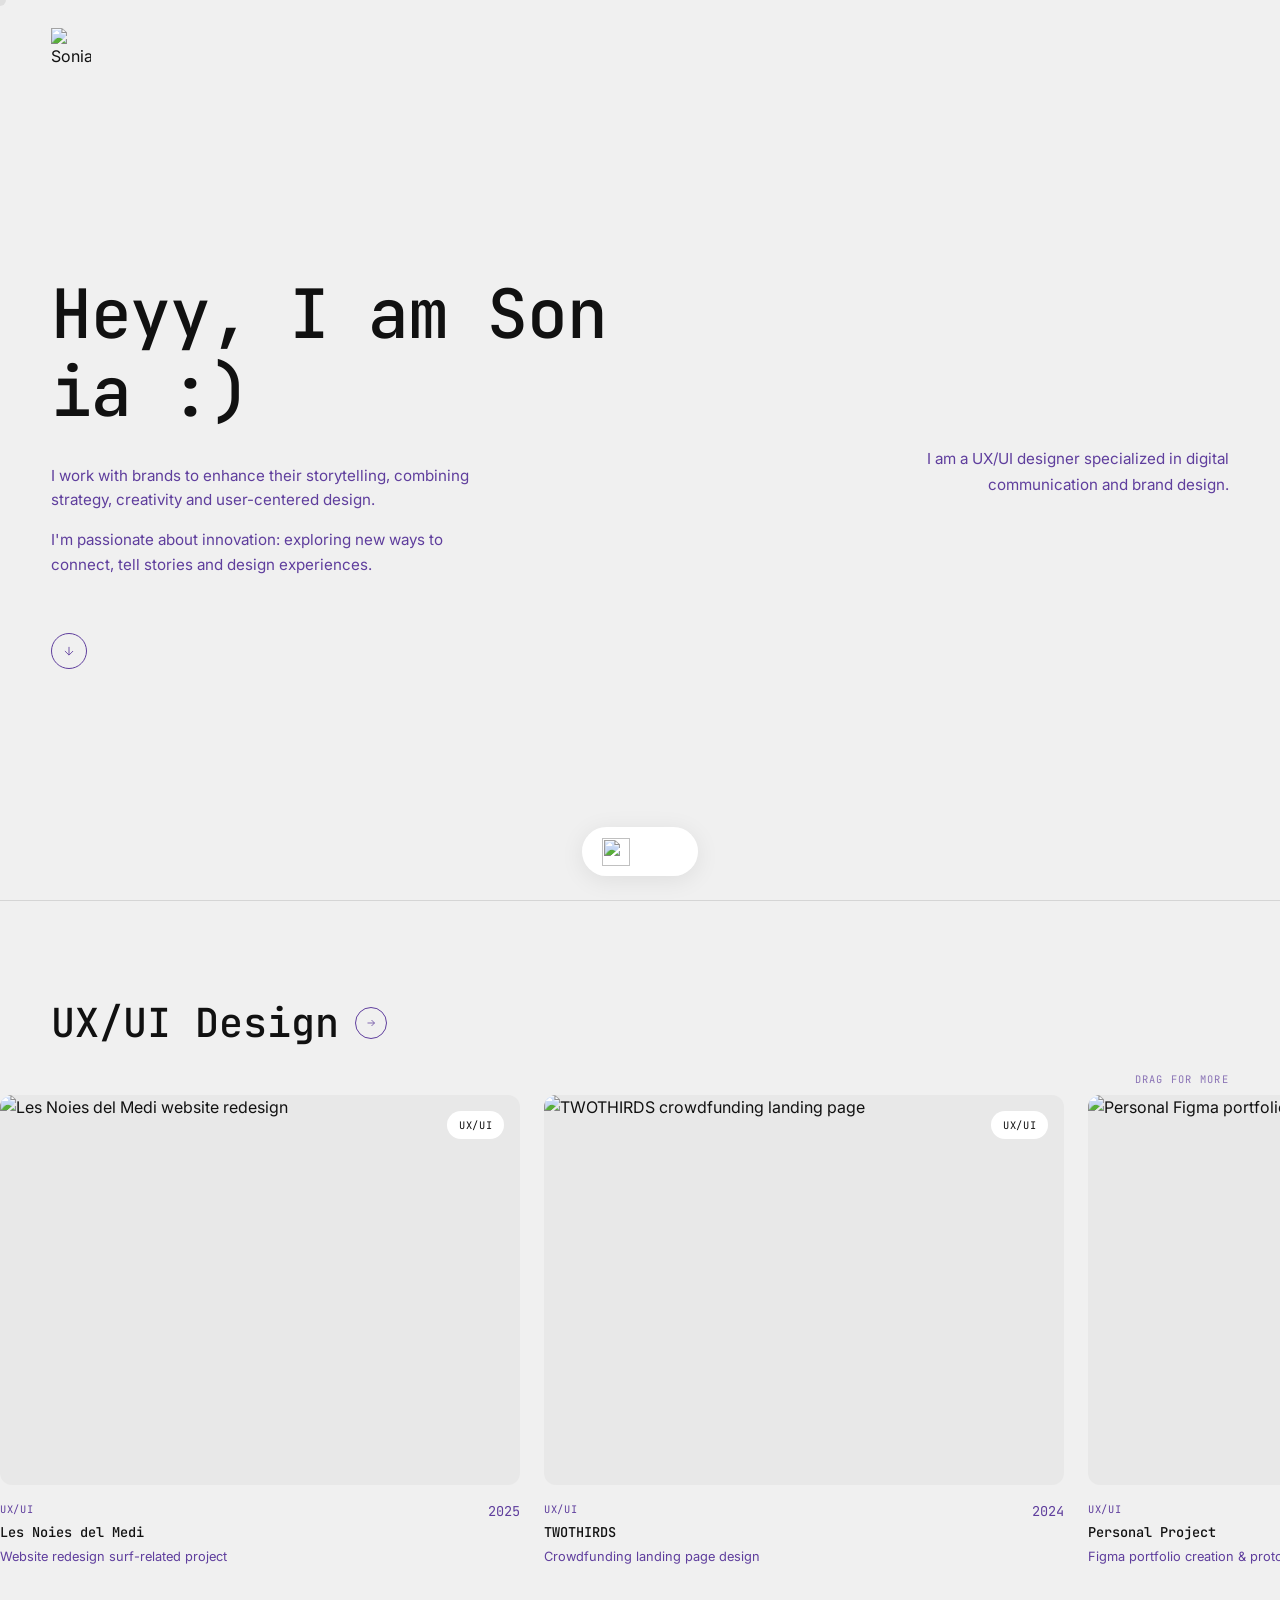
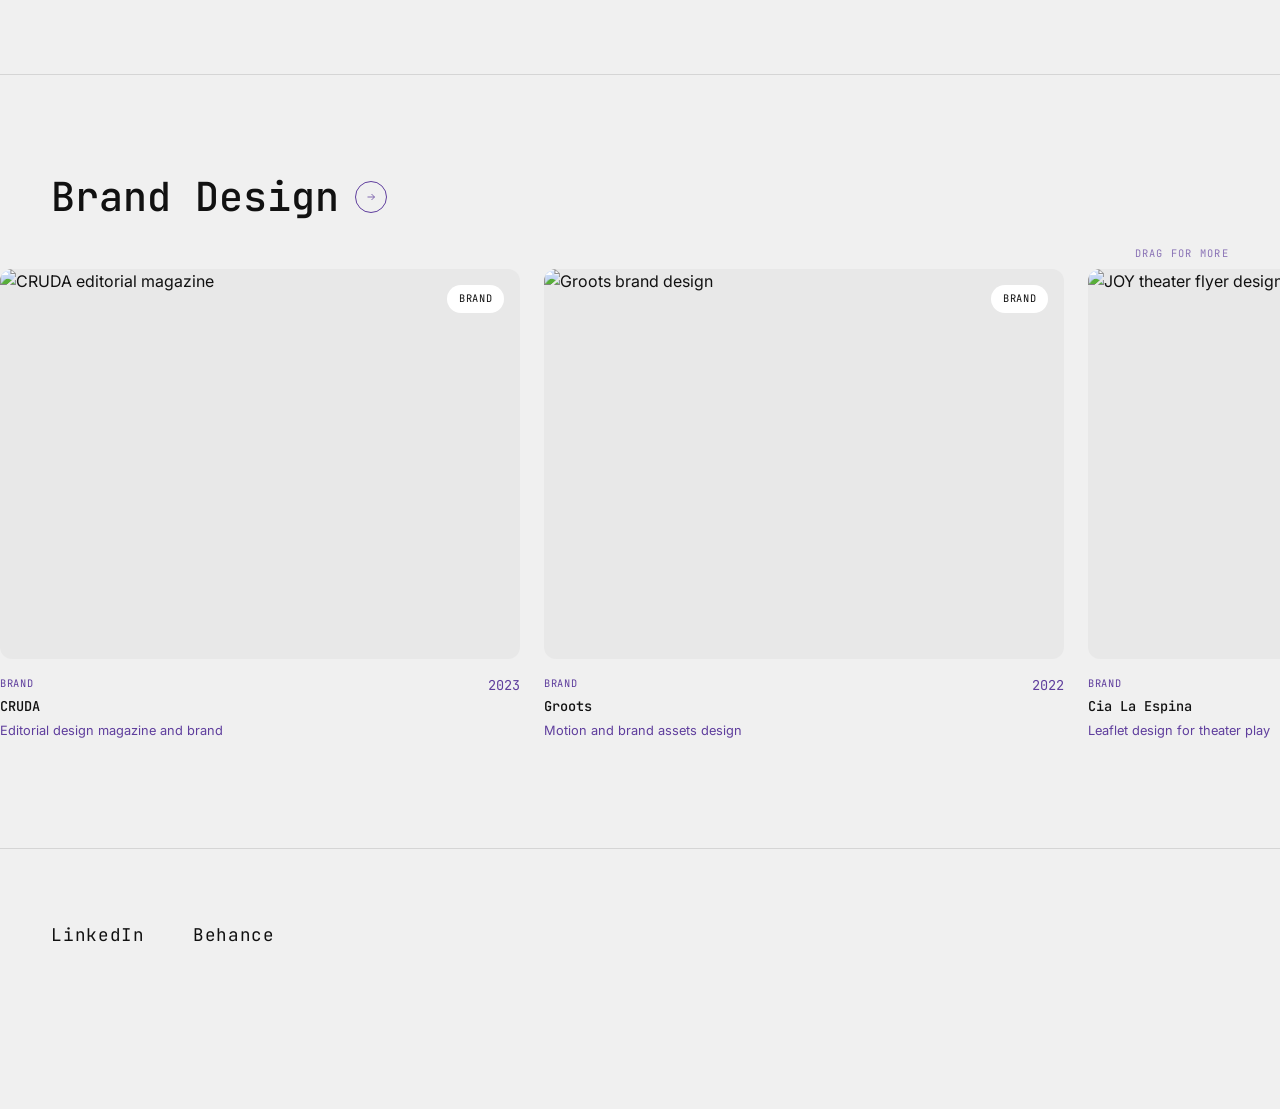
==== index.html @ 592239f0 "primer paso" ====
<!DOCTYPE html>
<html lang="en">
<head>
  <meta charset="UTF-8">
  <meta name="viewport" content="width=device-width, initial-scale=1.0">
  <title>Sonia Delso Roche — UX/UI Designer</title>
  <meta name="description" content="UX/UI designer specialized in digital communication and brand design. Portfolio of selected work.">
  <link rel="icon" href="https://framerusercontent.com/images/GscZbssLysDIiGxm8gp4KZNY.png?width=64&height=64">
  <link rel="stylesheet" href="css/styles.css">
</head>
<body>
  <div class="cursor" aria-hidden="true"><span class="cursor-label"></span></div>

  <a href="index.html" class="site-logo" aria-label="Home">
    <img src="https://framerusercontent.com/images/GscZbssLysDIiGxm8gp4KZNY.png?width=80&height=80" alt="Sonia Delso">
  </a>

  <main class="page">
    <section class="hero" id="home">
      <div class="hero__main reveal">
        <h1 class="hero__title" data-split-text>Heyy, I am Sonia :)</h1>
        <div class="hero__intro">
          <p>I work with brands to enhance their storytelling, combining strategy, creativity and user-centered design.</p>
          <p>I'm passionate about innovation: exploring new ways to connect, tell stories and design experiences.</p>
        </div>
        <a href="#ux-ui-design" class="scroll-hint" aria-label="Scroll to work">
          <svg viewBox="0 0 24 24" fill="none" stroke="currentColor" stroke-width="1.5"><path d="M12 5v14M5 12l7 7 7-7"/></svg>
        </a>
      </div>
      <div class="hero__aside reveal reveal-delay-1">
        <p>I am a UX/UI designer specialized in digital communication and brand design.</p>
      </div>
    </section>

    <!-- UX/UI Projects -->
    <section class="work-section" id="ux-ui-design">
      <div class="work-section__header reveal">
        <h2 class="work-section__title">UX/UI Design</h2>
        <span class="work-section__arrow" aria-hidden="true">
          <svg viewBox="0 0 24 24" fill="none" stroke="currentColor" stroke-width="1.5"><path d="M5 12h14M13 6l6 6-6 6"/></svg>
        </span>
      </div>

      <div class="project-track-wrap">
        <span class="drag-hint">Drag for more</span>
        <div class="project-track">
          <article class="project-card reveal">
            <a href="projects/les-noies-del-medi.html" class="project-card__link" data-cursor="view" data-cursor-label="View">
              <div class="project-card__visual">
                <img src="https://framerusercontent.com/images/usR7DPJB6VGVTaVYxAqrwU9A44w.png?width=1200&height=900" alt="Les Noies del Medi website redesign" loading="lazy">
                <span class="project-card__tag">UX/UI</span>
              </div>
              <div class="project-card__meta">
                <span class="project-card__category">UX/UI</span>
                <span class="project-card__year">2025</span>
                <span class="project-card__name">Les Noies del Medi</span>
                <span class="project-card__desc">Website redesign surf-related project</span>
              </div>
            </a>
          </article>

          <article class="project-card reveal reveal-delay-1">
            <a href="projects/twothirds-crowdfunding.html" class="project-card__link" data-cursor="view" data-cursor-label="View">
              <div class="project-card__visual">
                <img src="https://framerusercontent.com/images/WPY41D7mRV8L660sefChf29ZI04.png?width=1200&height=900" alt="TWOTHIRDS crowdfunding landing page" loading="lazy">
                <span class="project-card__tag">UX/UI</span>
              </div>
              <div class="project-card__meta">
                <span class="project-card__category">UX/UI</span>
                <span class="project-card__year">2024</span>
                <span class="project-card__name">TWOTHIRDS</span>
                <span class="project-card__desc">Crowdfunding landing page design</span>
              </div>
            </a>
          </article>

          <article class="project-card reveal reveal-delay-2">
            <a href="projects/personal-portfolio.html" class="project-card__link" data-cursor="view" data-cursor-label="View">
              <div class="project-card__visual">
                <img src="https://framerusercontent.com/images/AS3Vs0sqzF5PQI8cAkmegAA0.png?width=1200&height=900" alt="Personal Figma portfolio" loading="lazy">
                <span class="project-card__tag">UX/UI</span>
              </div>
              <div class="project-card__meta">
                <span class="project-card__category">UX/UI</span>
                <span class="project-card__year">2023</span>
                <span class="project-card__name">Personal Project</span>
                <span class="project-card__desc">Figma portfolio creation &amp; prototyping</span>
              </div>
            </a>
          </article>

          <article class="project-card reveal reveal-delay-3">
            <a href="projects/twothirds-subscription.html" class="project-card__link" data-cursor="view" data-cursor-label="View">
              <div class="project-card__visual">
                <img src="https://framerusercontent.com/images/J7QibhLuUY0ITod8dtqxiNeZI.png?width=1200&height=900" alt="TWOTHIRDS subscription pop-up redesign" loading="lazy">
                <span class="project-card__tag">UX/UI</span>
              </div>
              <div class="project-card__meta">
                <span class="project-card__category">UX/UI</span>
                <span class="project-card__year">2025</span>
                <span class="project-card__name">TWOTHIRDS</span>
                <span class="project-card__desc">Interaction redesign subscription pop-up</span>
              </div>
            </a>
          </article>
        </div>
      </div>
    </section>

    <!-- Brand Projects -->
    <section class="work-section" id="brand-design">
      <div class="work-section__header reveal">
        <h2 class="work-section__title">Brand Design</h2>
        <span class="work-section__arrow" aria-hidden="true">
          <svg viewBox="0 0 24 24" fill="none" stroke="currentColor" stroke-width="1.5"><path d="M5 12h14M13 6l6 6-6 6"/></svg>
        </span>
      </div>

      <div class="project-track-wrap">
        <span class="drag-hint">Drag for more</span>
        <div class="project-track">
          <article class="project-card reveal">
            <a href="projects/cruda.html" class="project-card__link" data-cursor="view" data-cursor-label="View">
              <div class="project-card__visual">
                <img src="https://framerusercontent.com/images/ZkepEZCgR9mgeaJWKe820BOmGc.png?width=1200&height=900" alt="CRUDA editorial magazine" loading="lazy">
                <span class="project-card__tag">Brand</span>
              </div>
              <div class="project-card__meta">
                <span class="project-card__category">Brand</span>
                <span class="project-card__year">2023</span>
                <span class="project-card__name">CRUDA</span>
                <span class="project-card__desc">Editorial design magazine and brand</span>
              </div>
            </a>
          </article>

          <article class="project-card reveal reveal-delay-1">
            <a href="projects/groots.html" class="project-card__link" data-cursor="view" data-cursor-label="View">
              <div class="project-card__visual">
                <img src="https://framerusercontent.com/images/yIsQcqFuudJh2gpJACdFlu3eAM.png?width=1200&height=900" alt="Groots brand design" loading="lazy">
                <span class="project-card__tag">Brand</span>
              </div>
              <div class="project-card__meta">
                <span class="project-card__category">Brand</span>
                <span class="project-card__year">2022</span>
                <span class="project-card__name">Groots</span>
                <span class="project-card__desc">Motion and brand assets design</span>
              </div>
            </a>
          </article>

          <article class="project-card reveal reveal-delay-2">
            <a href="projects/joy.html" class="project-card__link" data-cursor="view" data-cursor-label="View">
              <div class="project-card__visual">
                <img src="https://framerusercontent.com/images/UxlcMPebOSqus5jqOuG8VDzP6ao.png?width=1200&height=900" alt="JOY theater flyer design" loading="lazy">
                <span class="project-card__tag">Brand</span>
              </div>
              <div class="project-card__meta">
                <span class="project-card__category">Brand</span>
                <span class="project-card__year">2023</span>
                <span class="project-card__name">Cia La Espina</span>
                <span class="project-card__desc">Leaflet design for theater play</span>
              </div>
            </a>
          </article>

          <article class="project-card reveal reveal-delay-3">
            <a href="projects/museo-do-mar.html" class="project-card__link" data-cursor="view" data-cursor-label="View">
              <div class="project-card__visual">
                <img src="https://framerusercontent.com/images/De1m4rDbITHlrBkUoRb03pZWoA.png?width=1200&height=900" alt="Museo do Mar brand redesign" loading="lazy">
                <span class="project-card__tag">Brand</span>
              </div>
              <div class="project-card__meta">
                <span class="project-card__category">Brand</span>
                <span class="project-card__year">2023</span>
                <span class="project-card__name">Master's Project</span>
                <span class="project-card__desc">Brand redesign for Museo do Mar</span>
              </div>
            </a>
          </article>
        </div>
      </div>
    </section>

    <footer class="contact" id="contact">
      <div class="contact__links reveal">
        <a href="https://www.linkedin.com/in/soniadelsoroche/" class="contact__link" target="_blank" rel="noopener">LinkedIn</a>
        <a href="https://www.behance.net/soniadelso" class="contact__link" target="_blank" rel="noopener">Behance</a>
      </div>
    </footer>
  </main>

  <nav class="floating-nav" aria-label="Site navigation">
    <a href="index.html" class="floating-nav__logo">
      <img src="https://framerusercontent.com/images/GscZbssLysDIiGxm8gp4KZNY.png?width=56&height=56" alt="">
    </a>
    <button class="floating-nav__toggle" aria-label="Open menu" aria-expanded="false">
      <span></span><span></span><span></span>
    </button>
  </nav>

  <div class="menu-overlay" aria-hidden="true">
    <a href="#home" class="menu-overlay__link">Home</a>
    <a href="#ux-ui-design" class="menu-overlay__link">UX/UI Design</a>
    <a href="#brand-design" class="menu-overlay__link">Brand Design</a>
    <a href="#contact" class="menu-overlay__link">Contact</a>
  </div>

  <script src="js/main.js"></script>
</body>
</html>
---- css/styles.css ----
/* ============================================
   Sonia Delso Roche — Portfolio
   Minimal, Palmer-inspired horizontal scroll
   ============================================ */

@import url('https://fonts.googleapis.com/css2?family=Inter:wght@300;400;500&family=JetBrains+Mono:wght@400;500;700&display=swap');

:root {
  --bg: #f0f0f0;
  --bg-card: #e8e8e8;
  --text: #111111;
  --text-muted: #5f3e9d;
  --border: rgba(17, 17, 17, 0.12);
  --heading: 'JetBrains Mono', 'Courier New', monospace;
  --body: 'Inter', system-ui, sans-serif;
  --ease: cubic-bezier(0.22, 1, 0.36, 1);
  --radius: 12px;
  --nav-height: 56px;
  --page-padding: clamp(1.25rem, 4vw, 3.5rem);
}

*, *::before, *::after {
  box-sizing: border-box;
  margin: 0;
  padding: 0;
}

html {
  scroll-behavior: smooth;
}

body {
  font-family: var(--body);
  background: var(--bg);
  color: var(--text);
  line-height: 1.6;
  overflow-x: hidden;
  -webkit-font-smoothing: antialiased;
}

body.has-custom-cursor,
body.has-custom-cursor * {
  cursor: none !important;
}

a {
  color: inherit;
  text-decoration: none;
}

img {
  display: block;
  max-width: 100%;
  height: auto;
}

/* Custom cursor */
.cursor {
  position: fixed;
  top: 0;
  left: 0;
  width: 12px;
  height: 12px;
  border-radius: 50%;
  background: var(--text);
  pointer-events: none;
  z-index: 9999;
  transform: translate(-50%, -50%);
  transition: width 0.35s var(--ease), height 0.35s var(--ease), background 0.3s ease, opacity 0.3s ease;
  mix-blend-mode: difference;
}

.cursor.is-hidden {
  opacity: 0;
}

.cursor.is-hover {
  width: 80px;
  height: 80px;
  background: #fff;
}

.cursor.is-project {
  width: 110px;
  height: 110px;
  background: #fff;
}

.cursor-label {
  position: absolute;
  inset: 0;
  display: flex;
  align-items: center;
  justify-content: center;
  font-family: var(--heading);
  font-size: 0.65rem;
  letter-spacing: 0.08em;
  text-transform: uppercase;
  color: var(--text);
  opacity: 0;
  transition: opacity 0.25s ease;
}

.cursor.is-project .cursor-label,
.cursor.is-hover .cursor-label {
  opacity: 1;
}

/* Scroll reveal */
.reveal {
  opacity: 0;
  transform: translateY(32px);
  transition: opacity 0.9s var(--ease), transform 0.9s var(--ease);
}

.reveal.is-visible {
  opacity: 1;
  transform: translateY(0);
}

.reveal-delay-1 { transition-delay: 0.1s; }
.reveal-delay-2 { transition-delay: 0.2s; }
.reveal-delay-3 { transition-delay: 0.3s; }

/* Layout */
.page {
  min-height: 100vh;
  padding-bottom: calc(var(--nav-height) + 2rem);
}

.container {
  width: 100%;
  max-width: 1440px;
  margin: 0 auto;
  padding: 0 var(--page-padding);
}

/* Header logo */
.site-logo {
  position: fixed;
  top: clamp(1rem, 3vw, 1.75rem);
  left: var(--page-padding);
  z-index: 100;
  width: 40px;
  height: 40px;
  transition: transform 0.4s var(--ease);
}

.site-logo:hover {
  transform: scale(1.08) rotate(-4deg);
}

.site-logo img {
  width: 100%;
  height: 100%;
  object-fit: contain;
}

/* Hero */
.hero {
  min-height: 100vh;
  display: grid;
  grid-template-columns: 1fr 1fr;
  gap: 2rem;
  align-items: center;
  padding: clamp(6rem, 12vh, 8rem) var(--page-padding) 4rem;
}

.hero__title {
  font-family: var(--heading);
  font-size: clamp(2rem, 5.5vw, 4.25rem);
  font-weight: 500;
  line-height: 1.15;
  letter-spacing: -0.02em;
}

.hero__title .char {
  display: inline-block;
  opacity: 0;
  transform: translateY(20px);
  animation: charIn 0.6s var(--ease) forwards;
}

@keyframes charIn {
  to {
    opacity: 1;
    transform: translateY(0);
  }
}

.hero__intro {
  margin-top: 2rem;
  max-width: 28rem;
}

.hero__intro p {
  font-size: clamp(0.8rem, 1.4vw, 0.95rem);
  color: var(--text-muted);
  margin-bottom: 1rem;
  font-weight: 400;
}

.hero__aside {
  justify-self: end;
  max-width: 22rem;
  text-align: right;
}

.hero__aside p {
  font-size: clamp(0.8rem, 1.4vw, 0.95rem);
  color: var(--text-muted);
  line-height: 1.7;
}

.scroll-hint {
  display: inline-flex;
  align-items: center;
  justify-content: center;
  width: 36px;
  height: 36px;
  margin-top: 2.5rem;
  border: 1px solid var(--text-muted);
  border-radius: 50%;
  color: var(--text-muted);
  animation: bounce 2s ease infinite;
}

.scroll-hint svg {
  width: 14px;
  height: 14px;
}

@keyframes bounce {
  0%, 100% { transform: translateY(0); }
  50% { transform: translateY(6px); }
}

/* Work sections */
.work-section {
  padding: clamp(4rem, 10vh, 7rem) 0;
  border-top: 1px solid var(--border);
}

.work-section__header {
  display: flex;
  align-items: center;
  gap: 1rem;
  padding: 0 var(--page-padding);
  margin-bottom: 2.5rem;
}

.work-section__title {
  font-family: var(--heading);
  font-size: clamp(1.5rem, 3.5vw, 2.5rem);
  font-weight: 500;
}

.work-section__arrow {
  display: inline-flex;
  align-items: center;
  justify-content: center;
  width: 32px;
  height: 32px;
  border: 1px solid var(--text-muted);
  border-radius: 50%;
  color: var(--text-muted);
  flex-shrink: 0;
}

.work-section__arrow svg {
  width: 12px;
  height: 12px;
}

/* Horizontal project track (Palmer-inspired) */
.project-track-wrap {
  position: relative;
}

.drag-hint {
  position: absolute;
  top: -1.5rem;
  right: var(--page-padding);
  font-family: var(--heading);
  font-size: 0.65rem;
  letter-spacing: 0.12em;
  text-transform: uppercase;
  color: var(--text-muted);
  opacity: 0.7;
}

.project-track {
  display: flex;
  gap: clamp(1rem, 2vw, 1.5rem);
  padding: 0 var(--page-padding) 1rem;
  overflow-x: auto;
  scroll-snap-type: x mandatory;
  scroll-behavior: smooth;
  -webkit-overflow-scrolling: touch;
  scrollbar-width: none;
  cursor: grab;
}

.project-track.is-dragging {
  cursor: grabbing;
  scroll-behavior: auto;
}

.project-track::-webkit-scrollbar {
  display: none;
}

/* Project card */
.project-card {
  flex: 0 0 clamp(280px, 42vw, 520px);
  scroll-snap-align: start;
  position: relative;
}

.project-card__link {
  display: block;
}

.project-card__visual {
  position: relative;
  aspect-ratio: 4 / 3;
  background: var(--bg-card);
  border-radius: var(--radius);
  overflow: hidden;
  transition: transform 0.5s var(--ease);
}

.project-card__link:hover .project-card__visual {
  transform: scale(0.98);
}

.project-card__visual img {
  width: 100%;
  height: 100%;
  object-fit: cover;
  transition: transform 0.7s var(--ease);
}

.project-card__link:hover .project-card__visual img {
  transform: scale(1.04);
}

.project-card__tag {
  position: absolute;
  top: 1rem;
  right: 1rem;
  padding: 0.35rem 0.75rem;
  background: #fff;
  border-radius: 100px;
  font-family: var(--heading);
  font-size: 0.65rem;
  letter-spacing: 0.06em;
  text-transform: uppercase;
}

.project-card__meta {
  display: grid;
  grid-template-columns: 1fr auto;
  gap: 0.25rem 1rem;
  margin-top: 1rem;
  font-size: clamp(0.75rem, 1.2vw, 0.85rem);
}

.project-card__category {
  font-family: var(--heading);
  font-size: 0.65rem;
  letter-spacing: 0.06em;
  text-transform: uppercase;
  color: var(--text-muted);
}

.project-card__name {
  font-family: var(--heading);
  font-weight: 500;
  grid-column: 1;
}

.project-card__year {
  font-family: var(--heading);
  color: var(--text-muted);
  grid-column: 2;
  grid-row: 1 / 3;
  align-self: start;
}

.project-card__desc {
  grid-column: 1;
  color: var(--text-muted);
  font-size: 0.8rem;
}

/* Contact footer */
.contact {
  padding: clamp(4rem, 8vh, 6rem) var(--page-padding);
  border-top: 1px solid var(--border);
}

.contact__links {
  display: flex;
  flex-wrap: wrap;
  gap: 2rem 3rem;
}

.contact__link {
  font-family: var(--heading);
  font-size: clamp(0.9rem, 2vw, 1.1rem);
  letter-spacing: 0.04em;
  position: relative;
  transition: color 0.3s ease;
}

.contact__link::after {
  content: '';
  position: absolute;
  left: 0;
  bottom: -2px;
  width: 0;
  height: 1px;
  background: var(--text);
  transition: width 0.4s var(--ease);
}

.contact__link:hover {
  color: var(--text-muted);
}

.contact__link:hover::after {
  width: 100%;
}

/* Floating nav */
.floating-nav {
  position: fixed;
  bottom: 1.5rem;
  left: 50%;
  transform: translateX(-50%);
  z-index: 200;
  display: flex;
  align-items: center;
  gap: 1.25rem;
  padding: 0.65rem 1.25rem;
  background: #fff;
  border-radius: 100px;
  box-shadow: 0 4px 24px rgba(0, 0, 0, 0.08);
  transition: transform 0.4s var(--ease), opacity 0.4s ease;
}

.floating-nav.is-hidden {
  transform: translateX(-50%) translateY(120%);
  opacity: 0;
}

.floating-nav__logo {
  width: 28px;
  height: 28px;
}

.floating-nav__logo img {
  width: 100%;
  height: 100%;
  object-fit: contain;
}

.floating-nav__toggle {
  display: flex;
  flex-direction: column;
  justify-content: center;
  gap: 5px;
  width: 28px;
  height: 28px;
  background: none;
  border: none;
  padding: 4px;
}

.floating-nav__toggle span {
  display: block;
  height: 1.5px;
  background: var(--text);
  transition: transform 0.3s ease, opacity 0.3s ease;
}

.floating-nav__toggle.is-open span:nth-child(1) {
  transform: translateY(6.5px) rotate(45deg);
}

.floating-nav__toggle.is-open span:nth-child(2) {
  opacity: 0;
}

.floating-nav__toggle.is-open span:nth-child(3) {
  transform: translateY(-6.5px) rotate(-45deg);
}

/* Mobile menu overlay */
.menu-overlay {
  position: fixed;
  inset: 0;
  z-index: 150;
  background: rgba(240, 240, 240, 0.96);
  backdrop-filter: blur(12px);
  display: flex;
  flex-direction: column;
  align-items: center;
  justify-content: center;
  gap: 2rem;
  opacity: 0;
  pointer-events: none;
  transition: opacity 0.4s ease;
}

.menu-overlay.is-open {
  opacity: 1;
  pointer-events: auto;
}

.menu-overlay__link {
  font-family: var(--heading);
  font-size: clamp(1.25rem, 4vw, 2rem);
  letter-spacing: 0.04em;
  transition: color 0.3s ease, transform 0.3s var(--ease);
}

.menu-overlay__link:hover {
  color: var(--text-muted);
  transform: translateX(8px);
}

/* Responsive */
@media (max-width: 900px) {
  .hero {
    grid-template-columns: 1fr;
    min-height: auto;
    padding-top: 5.5rem;
  }

  .hero__aside {
    justify-self: start;
    text-align: left;
    max-width: 100%;
  }

  .drag-hint {
    display: none;
  }

  .project-card {
    flex: 0 0 85vw;
  }
}

@media (max-width: 600px) {
  body.has-custom-cursor,
  body.has-custom-cursor * {
    cursor: auto !important;
  }

  .cursor {
    display: none;
  }

  .floating-nav {
    bottom: 1rem;
    padding: 0.55rem 1rem;
  }
}

@media (prefers-reduced-motion: reduce) {
  *, *::before, *::after {
    animation-duration: 0.01ms !important;
    transition-duration: 0.01ms !important;
  }

  .reveal {
    opacity: 1;
    transform: none;
  }
}
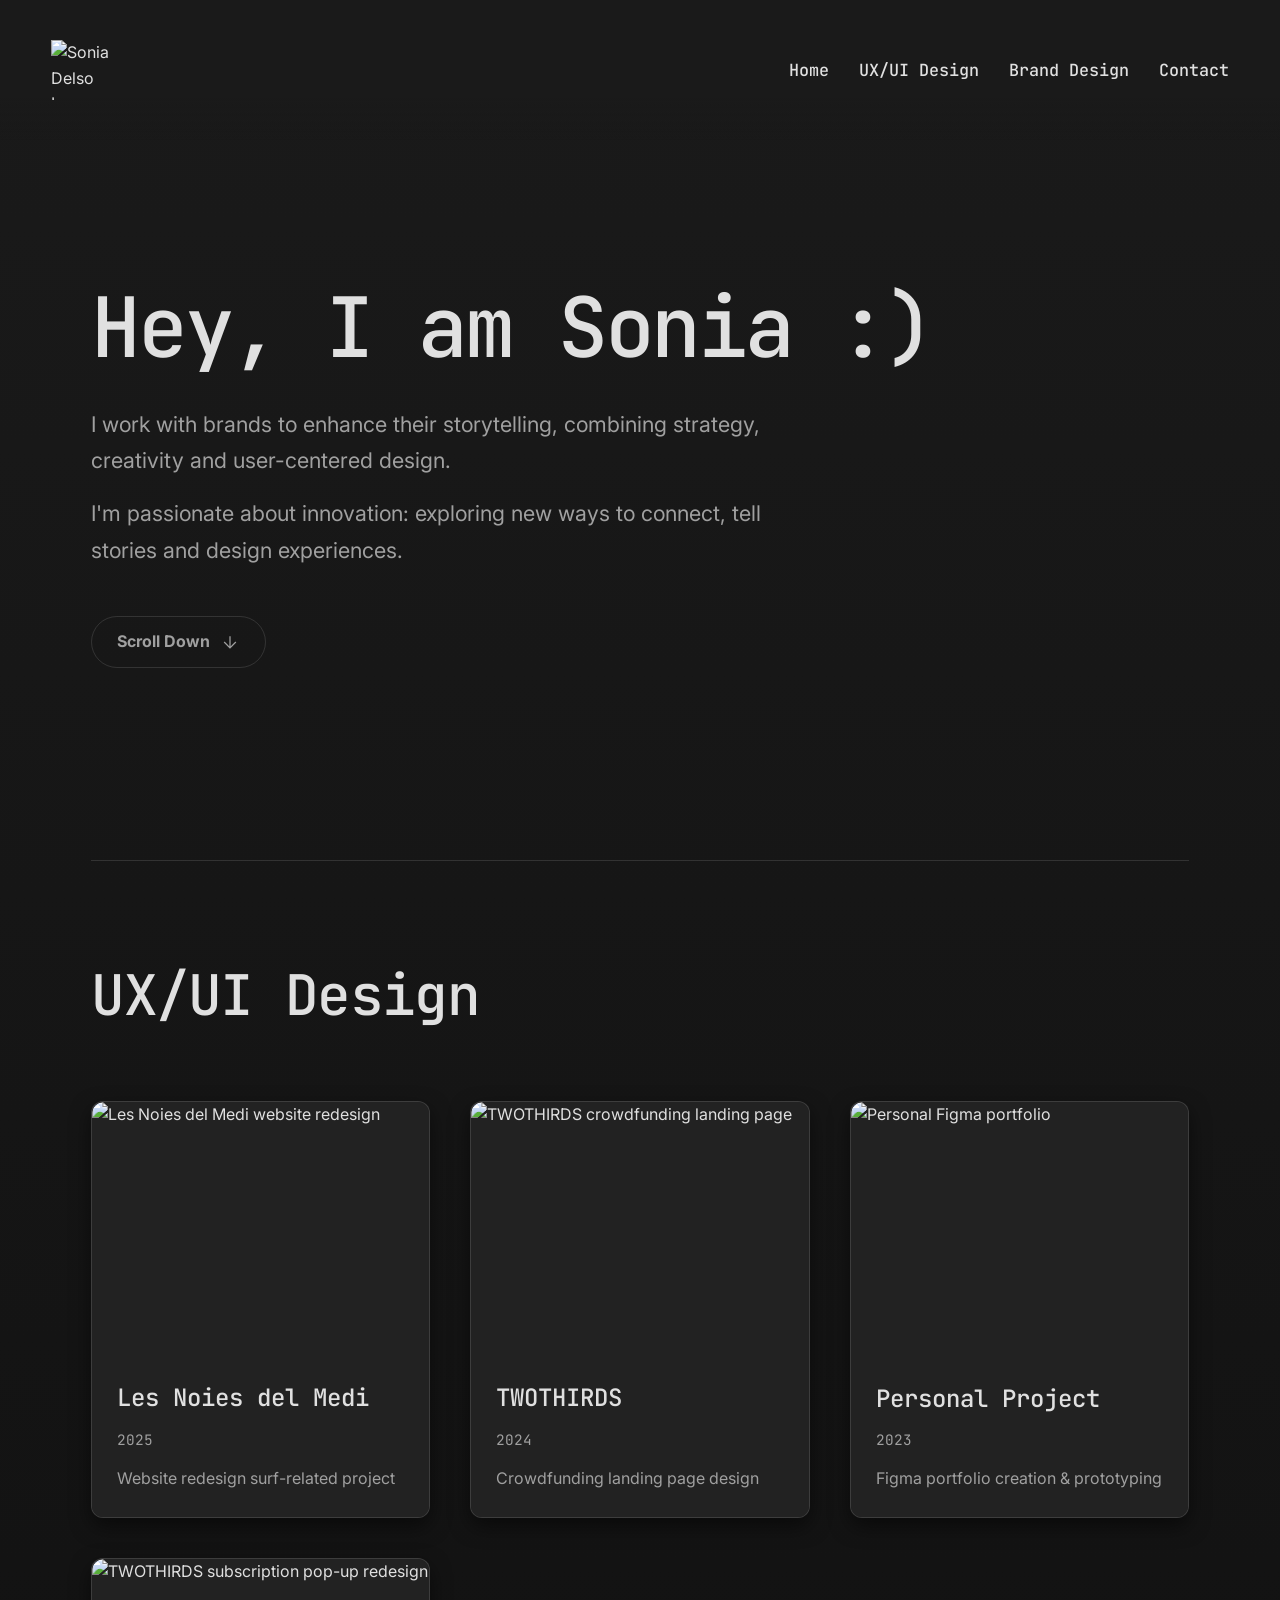
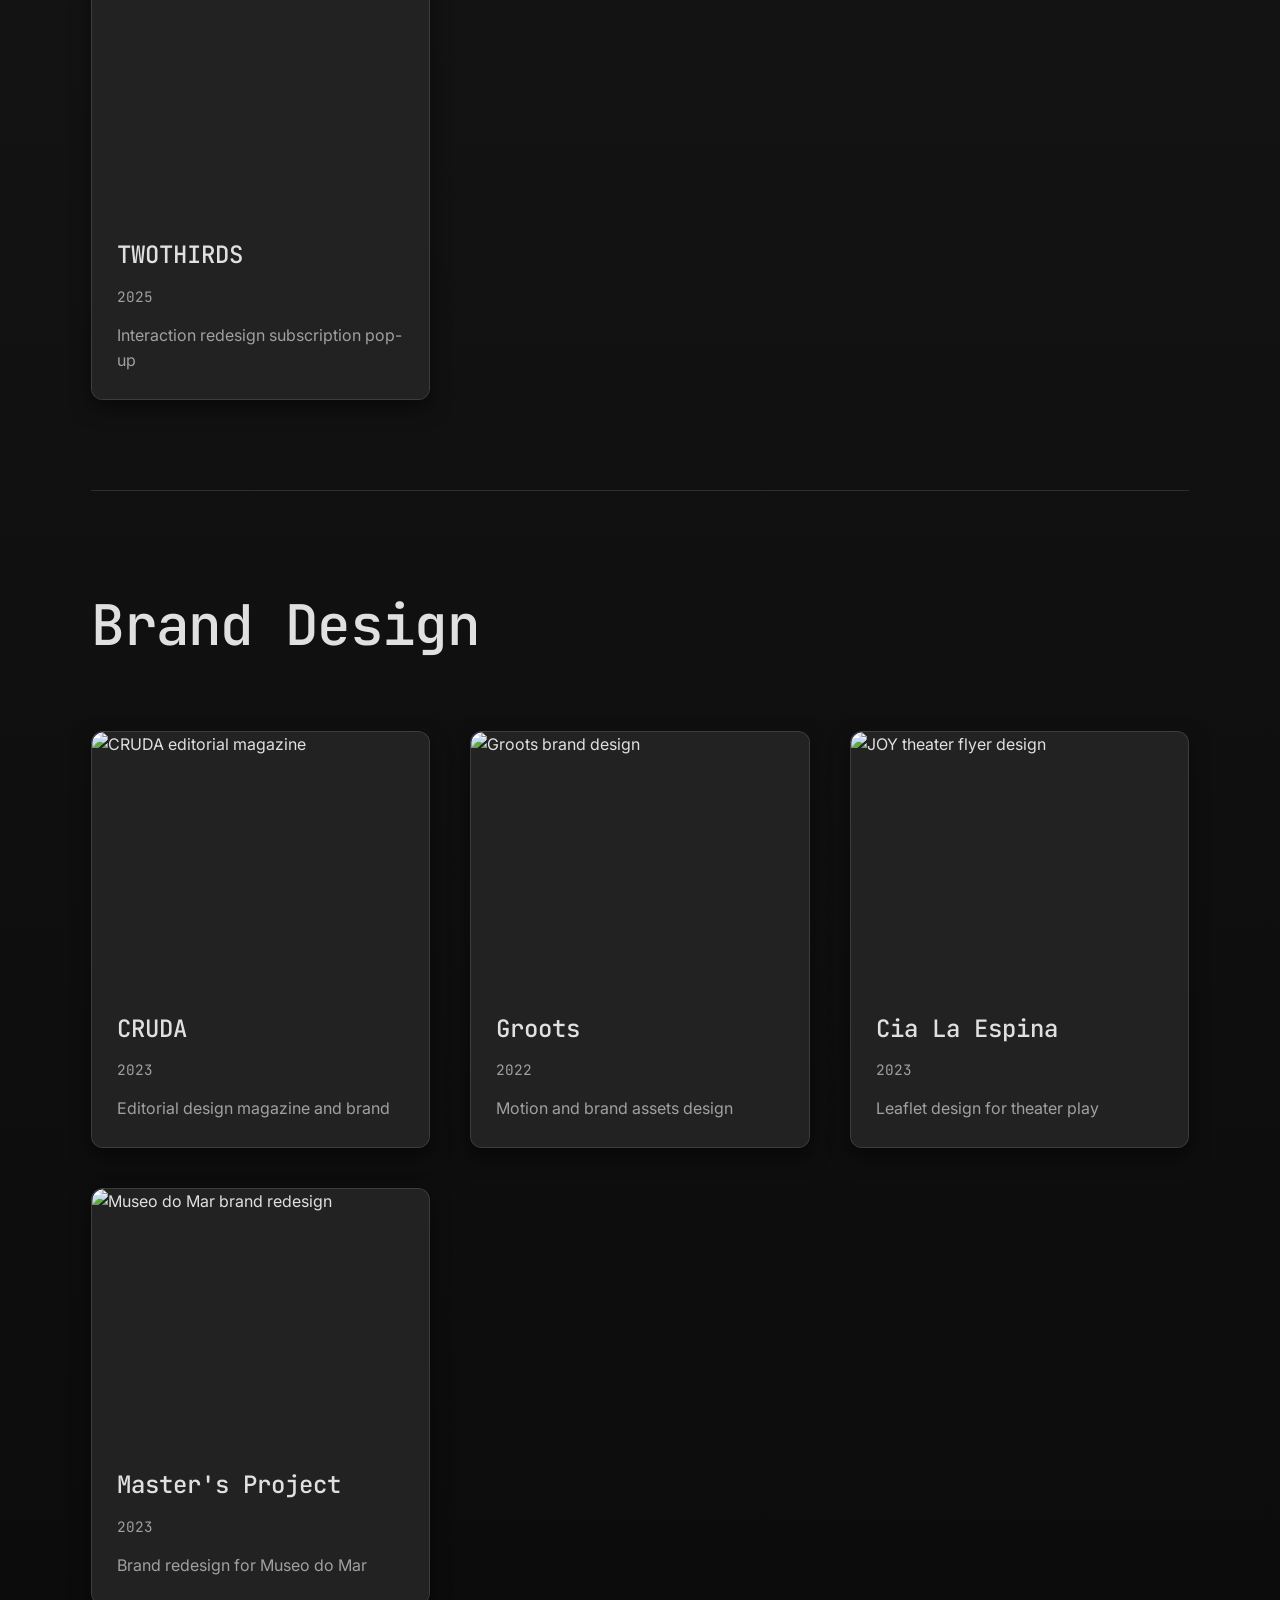
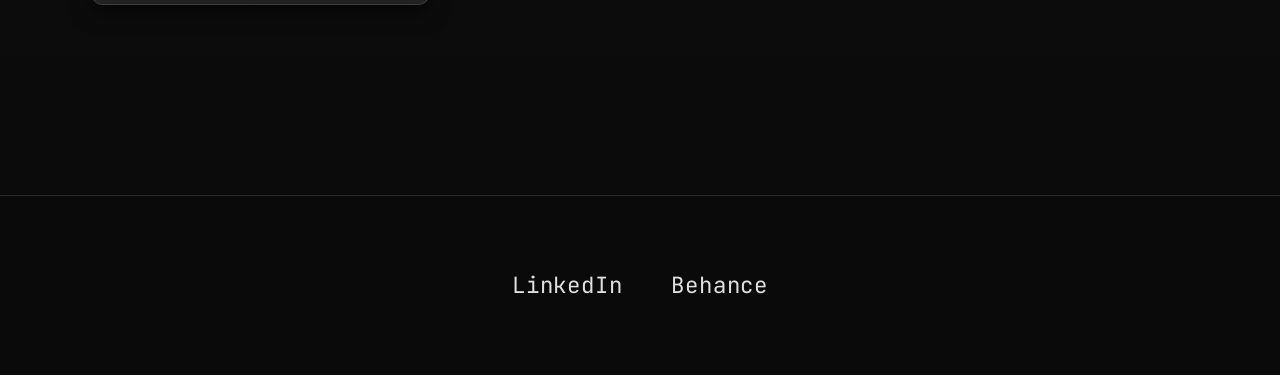
==== commit 8eac8860: "dark-mode-fixed" ====
--- a/index.html
+++ b/index.html
@@ -6,29 +6,45 @@
   <title>Sonia Delso Roche — UX/UI Designer</title>
   <meta name="description" content="UX/UI designer specialized in digital communication and brand design. Portfolio of selected work.">
   <link rel="icon" href="https://framerusercontent.com/images/GscZbssLysDIiGxm8gp4KZNY.png?width=64&height=64">
-  <link rel="stylesheet" href="css/styles.css">
+  
+  <!-- Import Google Fonts as defined in your provided CSS -->
+  <link rel="stylesheet" href="https://fonts.googleapis.com/css2?family=Inter:wght@300;400;500&family=JetBrains+Mono:wght@400;500;700&display=swap">
+  <link rel="stylesheet" href="css/styles.css"> <!-- Link to your external stylesheet -->
 </head>
 <body>
-  <div class="cursor" aria-hidden="true"><span class="cursor-label"></span></div>
-
-  <a href="index.html" class="site-logo" aria-label="Home">
-    <img src="https://framerusercontent.com/images/GscZbssLysDIiGxm8gp4KZNY.png?width=80&height=80" alt="Sonia Delso">
-  </a>
-
+
+  <!-- Header Navigation -->
+  <header class="main-header">
+    <div class="inner-header-content">
+      <a href="index.html" class="site-logo" aria-label="Home">
+        <img src="https://framerusercontent.com/images/GscZbssLysDIiGxm8gp4KZNY.png?width=80&height=80" width="60" height="60" alt="Sonia Delso Logo">
+      </a>
+      <nav class="main-nav" aria-label="Site navigation">
+        <ul>
+          <li><a href="#home">Home</a></li>
+          <li><a href="#ux-ui-design">UX/UI Design</a></li>
+          <li><a href="#brand-design">Brand Design</a></li>
+          <li><a href="#contact">Contact</a></li>
+        </ul>
+      </nav>
+    </div>
+  </header>
+
+  <!-- Main Content Area -->
   <main class="page">
     <section class="hero" id="home">
       <div class="hero__main reveal">
-        <h1 class="hero__title" data-split-text>Heyy, I am Sonia :)</h1>
+        <h1 class="hero__title">Hey, I am Sonia :)</h1>
         <div class="hero__intro">
           <p>I work with brands to enhance their storytelling, combining strategy, creativity and user-centered design.</p>
           <p>I'm passionate about innovation: exploring new ways to connect, tell stories and design experiences.</p>
         </div>
-        <a href="#ux-ui-design" class="scroll-hint" aria-label="Scroll to work">
-          <svg viewBox="0 0 24 24" fill="none" stroke="currentColor" stroke-width="1.5"><path d="M12 5v14M5 12l7 7 7-7"/></svg>
+        <a href="#ux-ui-design" class="scroll-hint" aria-label="Scroll to work section">
+          Scroll Down
+          <svg viewBox="0 0 24 24" fill="none" stroke="currentColor" stroke-width="1.5" aria-hidden="true">
+            <path d="M12 5v14M5 12l7 7 7-7"/>
+          </svg>
         </a>
-      </div>
-      <div class="hero__aside reveal reveal-delay-1">
-        <p>I am a UX/UI designer specialized in digital communication and brand design.</p>
       </div>
     </section>
 
@@ -36,74 +52,60 @@
     <section class="work-section" id="ux-ui-design">
       <div class="work-section__header reveal">
         <h2 class="work-section__title">UX/UI Design</h2>
-        <span class="work-section__arrow" aria-hidden="true">
-          <svg viewBox="0 0 24 24" fill="none" stroke="currentColor" stroke-width="1.5"><path d="M5 12h14M13 6l6 6-6 6"/></svg>
-        </span>
-      </div>
-
-      <div class="project-track-wrap">
-        <span class="drag-hint">Drag for more</span>
-        <div class="project-track">
-          <article class="project-card reveal">
-            <a href="projects/les-noies-del-medi.html" class="project-card__link" data-cursor="view" data-cursor-label="View">
-              <div class="project-card__visual">
-                <img src="https://framerusercontent.com/images/usR7DPJB6VGVTaVYxAqrwU9A44w.png?width=1200&height=900" alt="Les Noies del Medi website redesign" loading="lazy">
-                <span class="project-card__tag">UX/UI</span>
-              </div>
-              <div class="project-card__meta">
-                <span class="project-card__category">UX/UI</span>
-                <span class="project-card__year">2025</span>
-                <span class="project-card__name">Les Noies del Medi</span>
-                <span class="project-card__desc">Website redesign surf-related project</span>
-              </div>
-            </a>
-          </article>
-
-          <article class="project-card reveal reveal-delay-1">
-            <a href="projects/twothirds-crowdfunding.html" class="project-card__link" data-cursor="view" data-cursor-label="View">
-              <div class="project-card__visual">
-                <img src="https://framerusercontent.com/images/WPY41D7mRV8L660sefChf29ZI04.png?width=1200&height=900" alt="TWOTHIRDS crowdfunding landing page" loading="lazy">
-                <span class="project-card__tag">UX/UI</span>
-              </div>
-              <div class="project-card__meta">
-                <span class="project-card__category">UX/UI</span>
-                <span class="project-card__year">2024</span>
-                <span class="project-card__name">TWOTHIRDS</span>
-                <span class="project-card__desc">Crowdfunding landing page design</span>
-              </div>
-            </a>
-          </article>
-
-          <article class="project-card reveal reveal-delay-2">
-            <a href="projects/personal-portfolio.html" class="project-card__link" data-cursor="view" data-cursor-label="View">
-              <div class="project-card__visual">
-                <img src="https://framerusercontent.com/images/AS3Vs0sqzF5PQI8cAkmegAA0.png?width=1200&height=900" alt="Personal Figma portfolio" loading="lazy">
-                <span class="project-card__tag">UX/UI</span>
-              </div>
-              <div class="project-card__meta">
-                <span class="project-card__category">UX/UI</span>
-                <span class="project-card__year">2023</span>
-                <span class="project-card__name">Personal Project</span>
-                <span class="project-card__desc">Figma portfolio creation &amp; prototyping</span>
-              </div>
-            </a>
-          </article>
-
-          <article class="project-card reveal reveal-delay-3">
-            <a href="projects/twothirds-subscription.html" class="project-card__link" data-cursor="view" data-cursor-label="View">
-              <div class="project-card__visual">
-                <img src="https://framerusercontent.com/images/J7QibhLuUY0ITod8dtqxiNeZI.png?width=1200&height=900" alt="TWOTHIRDS subscription pop-up redesign" loading="lazy">
-                <span class="project-card__tag">UX/UI</span>
-              </div>
-              <div class="project-card__meta">
-                <span class="project-card__category">UX/UI</span>
-                <span class="project-card__year">2025</span>
-                <span class="project-card__name">TWOTHIRDS</span>
-                <span class="project-card__desc">Interaction redesign subscription pop-up</span>
-              </div>
-            </a>
-          </article>
-        </div>
+      </div>
+
+      <div class="project-grid">
+        <article class="project-card reveal">
+          <a href="projects/les-noies-del-medi.html" class="project-card__link">
+            <div class="project-card__visual">
+              <img src="https://framerusercontent.com/images/usR7DPJB6VGVTaVYxAqrwU9A44w.png?width=1200&height=900" width="1200" height="900" alt="Les Noies del Medi website redesign" loading="lazy">
+            </div>
+            <div class="project-card__meta">
+              <h3 class="project-card__name">Les Noies del Medi</h3>
+              <time datetime="2025" class="project-card__year">2025</time>
+              <p class="project-card__desc">Website redesign surf-related project</p>
+            </div>
+          </a>
+        </article>
+
+        <article class="project-card reveal reveal-delay-1">
+          <a href="projects/twothirds-crowdfunding.html" class="project-card__link">
+            <div class="project-card__visual">
+              <img src="https://framerusercontent.com/images/WPY41D7mRV8L660sefChf29ZI04.png?width=1200&height=900" width="1200" height="900" alt="TWOTHIRDS crowdfunding landing page" loading="lazy">
+            </div>
+            <div class="project-card__meta">
+              <h3 class="project-card__name">TWOTHIRDS</h3>
+              <time datetime="2024" class="project-card__year">2024</time>
+              <p class="project-card__desc">Crowdfunding landing page design</p>
+            </div>
+          </a>
+        </article>
+
+        <article class="project-card reveal reveal-delay-2">
+          <a href="projects/personal-portfolio.html" class="project-card__link">
+            <div class="project-card__visual">
+              <img src="https://framerusercontent.com/images/AS3Vs0sqzF5PQI8cAkmegAA0.png?width=1200&height=900" width="1200" height="900" alt="Personal Figma portfolio" loading="lazy">
+            </div>
+            <div class="project-card__meta">
+              <h3 class="project-card__name">Personal Project</h3>
+              <time datetime="2023" class="project-card__year">2023</time>
+              <p class="project-card__desc">Figma portfolio creation &amp; prototyping</p>
+            </div>
+          </a>
+        </article>
+
+        <article class="project-card reveal reveal-delay-3">
+          <a href="projects/twothirds-subscription.html" class="project-card__link">
+            <div class="project-card__visual">
+              <img src="https://framerusercontent.com/images/J7QibhLuUY0ITod8dtqxiNeZI.png?width=1200&height=900" width="1200" height="900" alt="TWOTHIRDS subscription pop-up redesign" loading="lazy">
+            </div>
+            <div class="project-card__meta">
+              <h3 class="project-card__name">TWOTHIRDS</h3>
+              <time datetime="2025" class="project-card__year">2025</time>
+              <p class="project-card__desc">Interaction redesign subscription pop-up</p>
+            </div>
+          </a>
+        </article>
       </div>
     </section>
 
@@ -111,101 +113,92 @@
     <section class="work-section" id="brand-design">
       <div class="work-section__header reveal">
         <h2 class="work-section__title">Brand Design</h2>
-        <span class="work-section__arrow" aria-hidden="true">
-          <svg viewBox="0 0 24 24" fill="none" stroke="currentColor" stroke-width="1.5"><path d="M5 12h14M13 6l6 6-6 6"/></svg>
-        </span>
-      </div>
-
-      <div class="project-track-wrap">
-        <span class="drag-hint">Drag for more</span>
-        <div class="project-track">
-          <article class="project-card reveal">
-            <a href="projects/cruda.html" class="project-card__link" data-cursor="view" data-cursor-label="View">
-              <div class="project-card__visual">
-                <img src="https://framerusercontent.com/images/ZkepEZCgR9mgeaJWKe820BOmGc.png?width=1200&height=900" alt="CRUDA editorial magazine" loading="lazy">
-                <span class="project-card__tag">Brand</span>
-              </div>
-              <div class="project-card__meta">
-                <span class="project-card__category">Brand</span>
-                <span class="project-card__year">2023</span>
-                <span class="project-card__name">CRUDA</span>
-                <span class="project-card__desc">Editorial design magazine and brand</span>
-              </div>
-            </a>
-          </article>
-
-          <article class="project-card reveal reveal-delay-1">
-            <a href="projects/groots.html" class="project-card__link" data-cursor="view" data-cursor-label="View">
-              <div class="project-card__visual">
-                <img src="https://framerusercontent.com/images/yIsQcqFuudJh2gpJACdFlu3eAM.png?width=1200&height=900" alt="Groots brand design" loading="lazy">
-                <span class="project-card__tag">Brand</span>
-              </div>
-              <div class="project-card__meta">
-                <span class="project-card__category">Brand</span>
-                <span class="project-card__year">2022</span>
-                <span class="project-card__name">Groots</span>
-                <span class="project-card__desc">Motion and brand assets design</span>
-              </div>
-            </a>
-          </article>
-
-          <article class="project-card reveal reveal-delay-2">
-            <a href="projects/joy.html" class="project-card__link" data-cursor="view" data-cursor-label="View">
-              <div class="project-card__visual">
-                <img src="https://framerusercontent.com/images/UxlcMPebOSqus5jqOuG8VDzP6ao.png?width=1200&height=900" alt="JOY theater flyer design" loading="lazy">
-                <span class="project-card__tag">Brand</span>
-              </div>
-              <div class="project-card__meta">
-                <span class="project-card__category">Brand</span>
-                <span class="project-card__year">2023</span>
-                <span class="project-card__name">Cia La Espina</span>
-                <span class="project-card__desc">Leaflet design for theater play</span>
-              </div>
-            </a>
-          </article>
-
-          <article class="project-card reveal reveal-delay-3">
-            <a href="projects/museo-do-mar.html" class="project-card__link" data-cursor="view" data-cursor-label="View">
-              <div class="project-card__visual">
-                <img src="https://framerusercontent.com/images/De1m4rDbITHlrBkUoRb03pZWoA.png?width=1200&height=900" alt="Museo do Mar brand redesign" loading="lazy">
-                <span class="project-card__tag">Brand</span>
-              </div>
-              <div class="project-card__meta">
-                <span class="project-card__category">Brand</span>
-                <span class="project-card__year">2023</span>
-                <span class="project-card__name">Master's Project</span>
-                <span class="project-card__desc">Brand redesign for Museo do Mar</span>
-              </div>
-            </a>
-          </article>
-        </div>
+      </div>
+
+      <div class="project-grid">
+        <article class="project-card reveal">
+          <a href="projects/cruda.html" class="project-card__link">
+            <div class="project-card__visual">
+              <img src="https://framerusercontent.com/images/ZkepEZCgR9mgeaJWKe820BOmGc.png?width=1200&height=900" width="1200" height="900" alt="CRUDA editorial magazine" loading="lazy">
+            </div>
+            <div class="project-card__meta">
+              <h3 class="project-card__name">CRUDA</h3>
+              <time datetime="2023" class="project-card__year">2023</time>
+              <p class="project-card__desc">Editorial design magazine and brand</p>
+            </div>
+          </a>
+        </article>
+
+        <article class="project-card reveal reveal-delay-1">
+          <a href="projects/groots.html" class="project-card__link">
+            <div class="project-card__visual">
+              <img src="https://framerusercontent.com/images/yIsQcqFuudJh2gpJACdFlu3eAM.png?width=1200&height=900" width="1200" height="900" alt="Groots brand design" loading="lazy">
+            </div>
+            <div class="project-card__meta">
+              <h3 class="project-card__name">Groots</h3>
+              <time datetime="2022" class="project-card__year">2022</time>
+              <p class="project-card__desc">Motion and brand assets design</p>
+            </div>
+          </a>
+        </article>
+
+        <article class="project-card reveal reveal-delay-2">
+          <a href="projects/joy.html" class="project-card__link">
+            <div class="project-card__visual">
+              <img src="https://framerusercontent.com/images/UxlcMPebOSqus5jqOuG8VDzP6ao.png?width=1200&height=900" width="1200" height="900" alt="JOY theater flyer design" loading="lazy">
+            </div>
+            <div class="project-card__meta">
+              <h3 class="project-card__name">Cia La Espina</h3>
+              <time datetime="2023" class="project-card__year">2023</time>
+              <p class="project-card__desc">Leaflet design for theater play</p>
+            </div>
+          </a>
+        </article>
+
+        <article class="project-card reveal reveal-delay-3">
+          <a href="projects/museo-do-mar.html" class="project-card__link">
+            <div class="project-card__visual">
+              <img src="https://framerusercontent.com/images/De1m4rDbITHlrBkUoRb03pZWoA.png?width=1200&height=900" width="1200" height="900" alt="Museo do Mar brand redesign" loading="lazy">
+            </div>
+            <div class="project-card__meta">
+              <h3 class="project-card__name">Master's Project</h3>
+              <time datetime="2023" class="project-card__year">2023</time>
+              <p class="project-card__desc">Brand redesign for Museo do Mar</p>
+            </div>
+          </a>
+        </article>
       </div>
     </section>
-
-    <footer class="contact" id="contact">
-      <div class="contact__links reveal">
-        <a href="https://www.linkedin.com/in/soniadelsoroche/" class="contact__link" target="_blank" rel="noopener">LinkedIn</a>
-        <a href="https://www.behance.net/soniadelso" class="contact__link" target="_blank" rel="noopener">Behance</a>
-      </div>
-    </footer>
   </main>
 
-  <nav class="floating-nav" aria-label="Site navigation">
-    <a href="index.html" class="floating-nav__logo">
-      <img src="https://framerusercontent.com/images/GscZbssLysDIiGxm8gp4KZNY.png?width=56&height=56" alt="">
-    </a>
-    <button class="floating-nav__toggle" aria-label="Open menu" aria-expanded="false">
-      <span></span><span></span><span></span>
-    </button>
-  </nav>
-
-  <div class="menu-overlay" aria-hidden="true">
-    <a href="#home" class="menu-overlay__link">Home</a>
-    <a href="#ux-ui-design" class="menu-overlay__link">UX/UI Design</a>
-    <a href="#brand-design" class="menu-overlay__link">Brand Design</a>
-    <a href="#contact" class="menu-overlay__link">Contact</a>
-  </div>
-
-  <script src="js/main.js"></script>
+  <!-- Contact Footer (Placed outside main so background spans 100% viewport width) -->
+  <footer class="contact" id="contact">
+    <div class="contact__links reveal">
+      <a href="https://www.linkedin.com/in/soniadelsoroche/" class="contact__link" target="_blank" rel="noopener">LinkedIn</a>
+      <a href="https://www.behance.net/soniadelso" class="contact__link" target="_blank" rel="noopener">Behance</a>
+    </div>
+  </footer>
+
+  <!-- Intersection Observer Script for Scroll Animations -->
+  <script>
+    document.addEventListener('DOMContentLoaded', () => {
+      const reveals = document.querySelectorAll('.reveal');
+      
+      const observer = new IntersectionObserver((entries) => {
+        entries.forEach(entry => {
+          if (entry.isIntersecting) {
+            entry.target.classList.add('is-visible');
+            // Element animated once, now stop tracking it
+            observer.unobserve(entry.target);
+          }
+        });
+      }, {
+        threshold: 0.1, // Trigger when 10% of the element is visible
+        rootMargin: '0px 0px -40px 0px' // Offsets trigger point slightly before viewport entry
+      });
+
+      reveals.forEach(element => observer.observe(element));
+    });
+  </script>
 </body>
-</html>
+</html>
--- a/css/styles.css
+++ b/css/styles.css
@@ -3,14 +3,15 @@
    Minimal, Palmer-inspired horizontal scroll
    ============================================ */
 
-@import url('https://fonts.googleapis.com/css2?family=Inter:wght@300;400;500&family=JetBrains+Mono:wght@400;500;700&display=swap');
-
+/* Your provided CSS variables - modified for a dark theme */
 :root {
-  --bg: #f0f0f0;
-  --bg-card: #e8e8e8;
-  --text: #111111;
-  --text-muted: #5f3e9d;
-  --border: rgba(17, 17, 17, 0.12);
+  --bg: #1a1a1a; /* Dark background */
+  --bg-gradient-start: #1a1a1a;
+  --bg-gradient-end: #0a0a0a;
+  --bg-card: #222222; /* Darker card background */
+  --text: #e0e0e0; /* Light text for contrast */
+  --text-muted: #a0a0a0; /* Muted light text */
+  --border: rgba(255, 255, 255, 0.12); /* Light border on dark */
   --heading: 'JetBrains Mono', 'Courier New', monospace;
   --body: 'Inter', system-ui, sans-serif;
   --ease: cubic-bezier(0.22, 1, 0.36, 1);
@@ -31,16 +32,19 @@
 
 body {
   font-family: var(--body);
-  background: var(--bg);
-  color: var(--text);
+  background: linear-gradient(to bottom, var(--bg-gradient-start), var(--bg-gradient-end));
+  color: var(--text); /* Ensure body's default text color is light */
   line-height: 1.6;
   overflow-x: hidden;
   -webkit-font-smoothing: antialiased;
 }
 
+/* Custom cursor (removed as requested for the dark theme) */
+.cursor,
 body.has-custom-cursor,
 body.has-custom-cursor * {
-  cursor: none !important;
+  display: none !important;
+  cursor: auto !important;
 }
 
 a {
@@ -52,58 +56,6 @@
   display: block;
   max-width: 100%;
   height: auto;
-}
-
-/* Custom cursor */
-.cursor {
-  position: fixed;
-  top: 0;
-  left: 0;
-  width: 12px;
-  height: 12px;
-  border-radius: 50%;
-  background: var(--text);
-  pointer-events: none;
-  z-index: 9999;
-  transform: translate(-50%, -50%);
-  transition: width 0.35s var(--ease), height 0.35s var(--ease), background 0.3s ease, opacity 0.3s ease;
-  mix-blend-mode: difference;
-}
-
-.cursor.is-hidden {
-  opacity: 0;
-}
-
-.cursor.is-hover {
-  width: 80px;
-  height: 80px;
-  background: #fff;
-}
-
-.cursor.is-project {
-  width: 110px;
-  height: 110px;
-  background: #fff;
-}
-
-.cursor-label {
-  position: absolute;
-  inset: 0;
-  display: flex;
-  align-items: center;
-  justify-content: center;
-  font-family: var(--heading);
-  font-size: 0.65rem;
-  letter-spacing: 0.08em;
-  text-transform: uppercase;
-  color: var(--text);
-  opacity: 0;
-  transition: opacity 0.25s ease;
-}
-
-.cursor.is-project .cursor-label,
-.cursor.is-hover .cursor-label {
-  opacity: 1;
 }
 
 /* Scroll reveal */
@@ -124,30 +76,41 @@
 
 /* Layout */
 .page {
-  min-height: 100vh;
-  padding-bottom: calc(var(--nav-height) + 2rem);
-}
-
-.container {
-  width: 100%;
-  max-width: 1440px;
+  max-width: 1200px;
   margin: 0 auto;
   padding: 0 var(--page-padding);
-}
-
-/* Header logo */
+  min-height: 100vh;
+}
+
+/* Header/Navigation */
+.main-header {
+  display: flex;
+  justify-content: space-between;
+  align-items: center;
+  padding: clamp(1.75rem, 5vw, 2.5rem) var(--page-padding);
+  position: sticky;
+  top: 0;
+  z-index: 1000;
+  background: linear-gradient(to bottom, var(--bg-gradient-start) 70%, transparent);
+  width: 100%;
+  max-width: 100%;
+  left: 0;
+}
+
+.main-header .inner-header-content {
+    display: flex;
+    justify-content: space-between;
+    align-items: center;
+    width: 100%;
+    max-width: 1200px;
+    margin: 0 auto;
+}
+
 .site-logo {
-  position: fixed;
-  top: clamp(1rem, 3vw, 1.75rem);
-  left: var(--page-padding);
-  z-index: 100;
-  width: 40px;
-  height: 40px;
-  transition: transform 0.4s var(--ease);
-}
-
-.site-logo:hover {
-  transform: scale(1.08) rotate(-4deg);
+  position: static;
+  width: 60px;
+  height: 60px;
+  transition: none;
 }
 
 .site-logo img {
@@ -156,84 +119,124 @@
   object-fit: contain;
 }
 
+.main-nav ul {
+  list-style: none;
+  margin: 0;
+  padding: 0;
+  display: flex;
+  gap: 30px;
+}
+
+.main-nav a {
+  text-decoration: none;
+  color: var(--text);
+  font-family: var(--heading);
+  font-size: 1.05em;
+  font-weight: 500;
+  position: relative;
+  transition: color 0.3s ease;
+}
+
+.main-nav a::after {
+  content: '';
+  position: absolute;
+  left: 0;
+  bottom: -5px;
+  width: 0;
+  height: 2px;
+  background-color: var(--text);
+  transition: width 0.3s var(--ease);
+}
+
+.main-nav a:hover {
+  color: var(--text-muted);
+}
+.main-nav a:hover::after {
+  width: 100%;
+  background-color: var(--text-muted);
+}
+
 /* Hero */
 .hero {
-  min-height: 100vh;
-  display: grid;
-  grid-template-columns: 1fr 1fr;
-  gap: 2rem;
-  align-items: center;
-  padding: clamp(6rem, 12vh, 8rem) var(--page-padding) 4rem;
+  min-height: 80vh;
+  display: flex;
+  flex-direction: column;
+  align-items: flex-start;
+  text-align: left;
+  padding: 100px 0 150px 0;
+  justify-content: center;
+}
+
+.hero__main {
+  max-width: 900px;
 }
 
 .hero__title {
   font-family: var(--heading);
-  font-size: clamp(2rem, 5.5vw, 4.25rem);
+  font-size: clamp(3.5rem, 6.5vw, 5.5rem);
   font-weight: 500;
-  line-height: 1.15;
-  letter-spacing: -0.02em;
-}
-
-.hero__title .char {
-  display: inline-block;
-  opacity: 0;
-  transform: translateY(20px);
-  animation: charIn 0.6s var(--ease) forwards;
-}
-
-@keyframes charIn {
-  to {
-    opacity: 1;
-    transform: translateY(0);
-  }
+  line-height: 1.1;
+  letter-spacing: -0.04em;
+  color: var(--text) !important; /* Added !important for force visibility */
+  z-index: 1; /* Ensure it's above other elements if positioned */
+  position: relative; /* Needed for z-index to work */
 }
 
 .hero__intro {
+  max-width: 700px;
+  margin: 0;
   margin-top: 2rem;
-  max-width: 28rem;
+  margin-bottom: 3rem;
 }
 
 .hero__intro p {
-  font-size: clamp(0.8rem, 1.4vw, 0.95rem);
-  color: var(--text-muted);
+  font-size: clamp(1rem, 1.8vw, 1.35rem);
+  line-height: 1.7;
   margin-bottom: 1rem;
-  font-weight: 400;
+  color: var(--text-muted) !important; /* Added !important for force visibility */
+  z-index: 1; /* Ensure it's above other elements if positioned */
+  position: relative; /* Needed for z-index to work */
 }
 
 .hero__aside {
-  justify-self: end;
-  max-width: 22rem;
-  text-align: right;
-}
-
-.hero__aside p {
-  font-size: clamp(0.8rem, 1.4vw, 0.95rem);
-  color: var(--text-muted);
-  line-height: 1.7;
+  display: none;
 }
 
 .scroll-hint {
   display: inline-flex;
   align-items: center;
-  justify-content: center;
-  width: 36px;
-  height: 36px;
-  margin-top: 2.5rem;
-  border: 1px solid var(--text-muted);
-  border-radius: 50%;
+  padding: 12px 25px;
+  border: 1px solid var(--border);
+  border-radius: 50px;
   color: var(--text-muted);
-  animation: bounce 2s ease infinite;
+  text-decoration: none;
+  font-size: 1em;
+  font-weight: bold;
+  transition: background-color 0.3s ease, border-color 0.3s ease, color 0.3s ease;
+  animation: none;
+  z-index: 1; /* Ensure it's above other elements if positioned */
+  position: relative; /* Needed for z-index to work */
+}
+
+.scroll-hint:hover {
+  background-color: rgba(255,255,255,0.05);
+  border-color: var(--text);
+  color: var(--text);
 }
 
 .scroll-hint svg {
-  width: 14px;
-  height: 14px;
-}
-
-@keyframes bounce {
-  0%, 100% { transform: translateY(0); }
-  50% { transform: translateY(6px); }
-}
+  width: 20px;
+  height: 20px;
+  margin-left: 10px;
+  display: block;
+  stroke: var(--text-muted);
+  transition: stroke 0.3s ease;
+}
+
+.scroll-hint:hover svg {
+  stroke: var(--text);
+}
+
 
 /* Work sections */
 .work-section {
@@ -242,92 +245,51 @@
 }
 
 .work-section__header {
-  display: flex;
-  align-items: center;
-  gap: 1rem;
-  padding: 0 var(--page-padding);
-  margin-bottom: 2.5rem;
+  text-align: left;
+  margin-bottom: 60px;
+  padding: 0;
 }
 
 .work-section__title {
   font-family: var(--heading);
-  font-size: clamp(1.5rem, 3.5vw, 2.5rem);
+  font-size: clamp(2.5rem, 4.5vw, 3.5rem);
   font-weight: 500;
-}
-
-.work-section__arrow {
-  display: inline-flex;
-  align-items: center;
-  justify-content: center;
-  width: 32px;
-  height: 32px;
-  border: 1px solid var(--text-muted);
-  border-radius: 50%;
-  color: var(--text-muted);
-  flex-shrink: 0;
-}
-
-.work-section__arrow svg {
-  width: 12px;
-  height: 12px;
-}
-
-/* Horizontal project track (Palmer-inspired) */
-.project-track-wrap {
-  position: relative;
-}
-
-.drag-hint {
-  position: absolute;
-  top: -1.5rem;
-  right: var(--page-padding);
-  font-family: var(--heading);
-  font-size: 0.65rem;
-  letter-spacing: 0.12em;
-  text-transform: uppercase;
-  color: var(--text-muted);
-  opacity: 0.7;
-}
-
-.project-track {
-  display: flex;
-  gap: clamp(1rem, 2vw, 1.5rem);
-  padding: 0 var(--page-padding) 1rem;
-  overflow-x: auto;
-  scroll-snap-type: x mandatory;
-  scroll-behavior: smooth;
-  -webkit-overflow-scrolling: touch;
-  scrollbar-width: none;
-  cursor: grab;
-}
-
-.project-track.is-dragging {
-  cursor: grabbing;
-  scroll-behavior: auto;
-}
-
-.project-track::-webkit-scrollbar {
-  display: none;
-}
-
-/* Project card */
+  color: var(--text);
+  letter-spacing: -0.03em;
+}
+
+/* Project Grid */
+.project-grid {
+  display: grid;
+  grid-template-columns: repeat(auto-fit, minmax(320px, 1fr));
+  gap: 40px;
+}
+
 .project-card {
-  flex: 0 0 clamp(280px, 42vw, 520px);
-  scroll-snap-align: start;
-  position: relative;
+  opacity: 1 !important;
+  transform: none !important;
+  transition: all 0.3s ease;
+  border: 1px solid var(--border);
+  border-radius: var(--radius);
+  overflow: hidden;
+  box-shadow: 0 8px 20px rgba(0,0,0,0.5);
+  background-color: var(--bg-card);
 }
 
 .project-card__link {
   display: block;
+  text-decoration: none;
+  color: inherit;
 }
 
 .project-card__visual {
   position: relative;
   aspect-ratio: 4 / 3;
+  height: auto;
   background: var(--bg-card);
-  border-radius: var(--radius);
+  border-radius: var(--radius) var(--radius) 0 0;
   overflow: hidden;
-  transition: transform 0.5s var(--ease);
+  transition: transform 0.4s var(--ease);
 }
 
 .project-card__link:hover .project-card__visual {
@@ -338,90 +300,79 @@
   width: 100%;
   height: 100%;
   object-fit: cover;
-  transition: transform 0.7s var(--ease);
+  transition: transform 0.6s var(--ease);
 }
 
 .project-card__link:hover .project-card__visual img {
-  transform: scale(1.04);
-}
-
-.project-card__tag {
-  position: absolute;
-  top: 1rem;
-  right: 1rem;
-  padding: 0.35rem 0.75rem;
-  background: #fff;
-  border-radius: 100px;
-  font-family: var(--heading);
-  font-size: 0.65rem;
-  letter-spacing: 0.06em;
-  text-transform: uppercase;
+  transform: scale(1.06);
+}
+
+.project-card__tag, .project-card__category {
+  display: none;
 }
 
 .project-card__meta {
-  display: grid;
-  grid-template-columns: 1fr auto;
-  gap: 0.25rem 1rem;
-  margin-top: 1rem;
-  font-size: clamp(0.75rem, 1.2vw, 0.85rem);
-}
-
-.project-card__category {
-  font-family: var(--heading);
-  font-size: 0.65rem;
-  letter-spacing: 0.06em;
-  text-transform: uppercase;
+  padding: 25px;
+  background-color: var(--bg-card);
+}
+
+.project-card__name {
+  font-family: var(--heading);
+  font-size: 1.5em;
+  font-weight: 500;
+  margin-bottom: 10px;
+  display: block;
+  color: var(--text);
+}
+
+.project-card__year {
+  font-family: var(--heading);
+  font-size: 0.9em;
   color: var(--text-muted);
-}
-
-.project-card__name {
-  font-family: var(--heading);
-  font-weight: 500;
-  grid-column: 1;
-}
-
-.project-card__year {
-  font-family: var(--heading);
+  margin-bottom: 15px;
+  display: block;
+}
+
+.project-card__desc {
+  font-family: var(--body);
+  font-size: 1em;
   color: var(--text-muted);
-  grid-column: 2;
-  grid-row: 1 / 3;
-  align-self: start;
-}
-
-.project-card__desc {
-  grid-column: 1;
-  color: var(--text-muted);
-  font-size: 0.8rem;
+  line-height: 1.6;
 }
 
 /* Contact footer */
 .contact {
   padding: clamp(4rem, 8vh, 6rem) var(--page-padding);
   border-top: 1px solid var(--border);
+  background-color: var(--bg-gradient-end);
+  margin-top: 100px;
+  text-align: center;
 }
 
 .contact__links {
   display: flex;
   flex-wrap: wrap;
+  justify-content: center;
   gap: 2rem 3rem;
 }
 
 .contact__link {
   font-family: var(--heading);
-  font-size: clamp(0.9rem, 2vw, 1.1rem);
+  font-size: clamp(1.1rem, 2vw, 1.4rem);
   letter-spacing: 0.04em;
   position: relative;
   transition: color 0.3s ease;
+  color: var(--text);
 }
 
 .contact__link::after {
   content: '';
   position: absolute;
   left: 0;
-  bottom: -2px;
+  bottom: -4px;
   width: 0;
-  height: 1px;
-  background: var(--text);
+  height: 2px;
+  background: var(--text-muted);
   transition: width 0.4s var(--ease);
 }
 
@@ -431,153 +382,86 @@
 
 .contact__link:hover::after {
   width: 100%;
-}
-
-/* Floating nav */
-.floating-nav {
-  position: fixed;
-  bottom: 1.5rem;
-  left: 50%;
-  transform: translateX(-50%);
-  z-index: 200;
-  display: flex;
-  align-items: center;
-  gap: 1.25rem;
-  padding: 0.65rem 1.25rem;
-  background: #fff;
-  border-radius: 100px;
-  box-shadow: 0 4px 24px rgba(0, 0, 0, 0.08);
-  transition: transform 0.4s var(--ease), opacity 0.4s ease;
-}
-
-.floating-nav.is-hidden {
-  transform: translateX(-50%) translateY(120%);
-  opacity: 0;
-}
-
-.floating-nav__logo {
-  width: 28px;
-  height: 28px;
-}
-
-.floating-nav__logo img {
-  width: 100%;
-  height: 100%;
-  object-fit: contain;
-}
-
-.floating-nav__toggle {
-  display: flex;
-  flex-direction: column;
-  justify-content: center;
-  gap: 5px;
-  width: 28px;
-  height: 28px;
-  background: none;
-  border: none;
-  padding: 4px;
-}
-
-.floating-nav__toggle span {
-  display: block;
-  height: 1.5px;
-  background: var(--text);
-  transition: transform 0.3s ease, opacity 0.3s ease;
-}
-
-.floating-nav__toggle.is-open span:nth-child(1) {
-  transform: translateY(6.5px) rotate(45deg);
-}
-
-.floating-nav__toggle.is-open span:nth-child(2) {
-  opacity: 0;
-}
-
-.floating-nav__toggle.is-open span:nth-child(3) {
-  transform: translateY(-6.5px) rotate(-45deg);
-}
-
-/* Mobile menu overlay */
-.menu-overlay {
-  position: fixed;
-  inset: 0;
-  z-index: 150;
-  background: rgba(240, 240, 240, 0.96);
-  backdrop-filter: blur(12px);
-  display: flex;
-  flex-direction: column;
-  align-items: center;
-  justify-content: center;
-  gap: 2rem;
-  opacity: 0;
-  pointer-events: none;
-  transition: opacity 0.4s ease;
-}
-
-.menu-overlay.is-open {
-  opacity: 1;
-  pointer-events: auto;
-}
-
-.menu-overlay__link {
-  font-family: var(--heading);
-  font-size: clamp(1.25rem, 4vw, 2rem);
-  letter-spacing: 0.04em;
-  transition: color 0.3s ease, transform 0.3s var(--ease);
-}
-
-.menu-overlay__link:hover {
-  color: var(--text-muted);
-  transform: translateX(8px);
+  background: var(--text-muted);
 }
 
 /* Responsive */
-@media (max-width: 900px) {
+@media (max-width: 992px) {
+  .hero__title {
+    font-size: 4em;
+  }
+  .hero__intro p {
+    font-size: 1.3em;
+  }
+  .work-section__title {
+    font-size: 3em;
+  }
+  .project-card__name {
+    font-size: 1.4em;
+  }
+  .project-card__desc {
+    font-size: 1em;
+  }
+}
+
+@media (max-width: 768px) {
+  .main-header {
+    flex-direction: column;
+    padding: 20px var(--page-padding);
+  }
+  .main-nav ul {
+    margin-top: 20px;
+    flex-wrap: wrap;
+    justify-content: center;
+    gap: 20px;
+  }
   .hero {
+    padding: 80px 0 100px 0;
+    align-items: center;
+    text-align: center;
+  }
+  .hero__title {
+    font-size: 3em;
+  }
+  .hero__intro p {
+    font-size: 1.1em;
+  }
+  .work-section__title {
+    font-size: 2.5em;
+  }
+  .project-grid {
     grid-template-columns: 1fr;
-    min-height: auto;
-    padding-top: 5.5rem;
-  }
-
-  .hero__aside {
-    justify-self: start;
-    text-align: left;
-    max-width: 100%;
-  }
-
-  .drag-hint {
-    display: none;
-  }
-
-  .project-card {
-    flex: 0 0 85vw;
-  }
-}
-
-@media (max-width: 600px) {
-  body.has-custom-cursor,
-  body.has-custom-cursor * {
-    cursor: auto !important;
-  }
-
-  .cursor {
-    display: none;
-  }
-
-  .floating-nav {
-    bottom: 1rem;
-    padding: 0.55rem 1rem;
-  }
-}
-
+  }
+  .contact__link {
+    font-size: 1.6em;
+  }
+}
+
+@media (max-width: 480px) {
+  .hero__title {
+    font-size: 2.5em;
+  }
+  .hero__intro p {
+    font-size: 1em;
+  }
+  .work-section__title {
+    font-size: 2em;
+  }
+  .contact__link {
+    font-size: 1.3em;
+  }
+}
+
+/* Override reveal animations if preferred-reduced-motion is enabled */
 @media (prefers-reduced-motion: reduce) {
-  *, *::before, *::after {
-    animation-duration: 0.01ms !important;
-    transition-duration: 0.01ms !important;
-  }
-
   .reveal {
     opacity: 1;
     transform: none;
-  }
-}
+    transition: none;
+  }
+  .hero__title .char {
+    opacity: 1;
+    transform: none;
+    animation: none;
+  }
+}
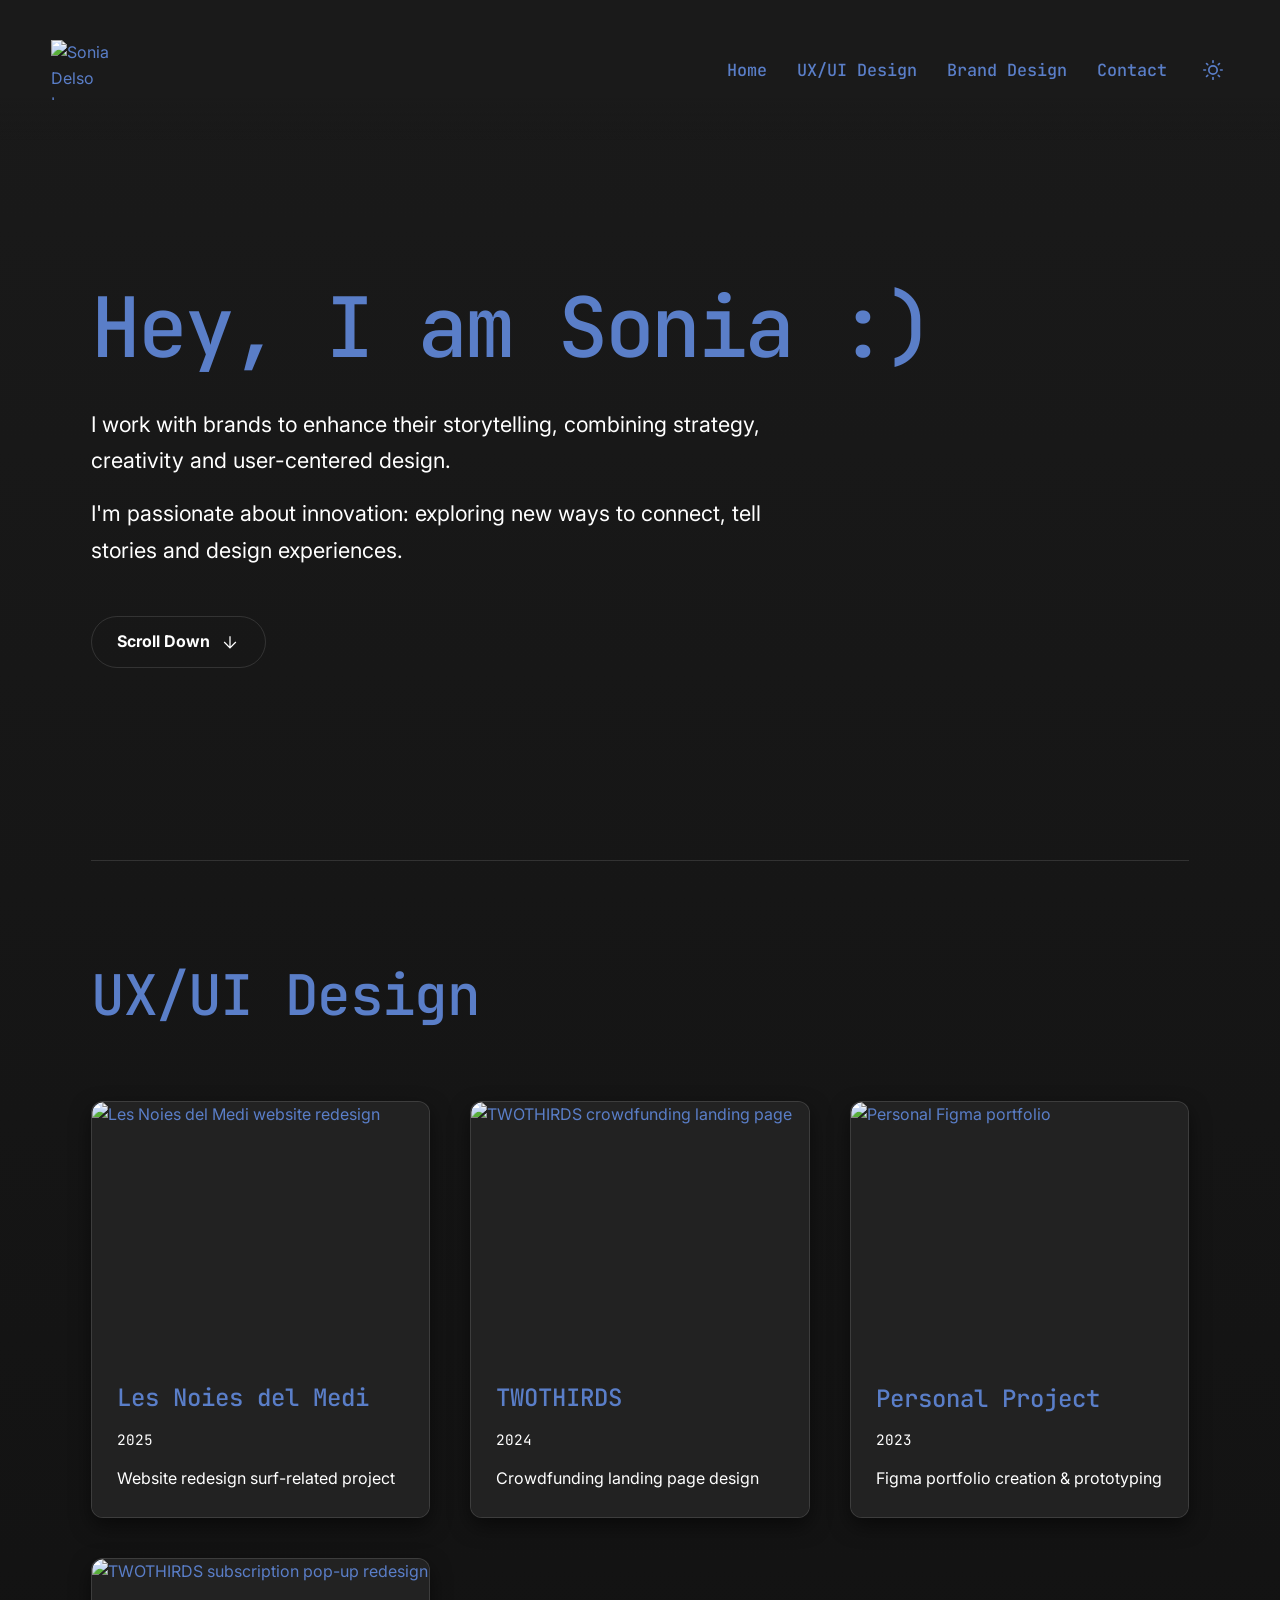
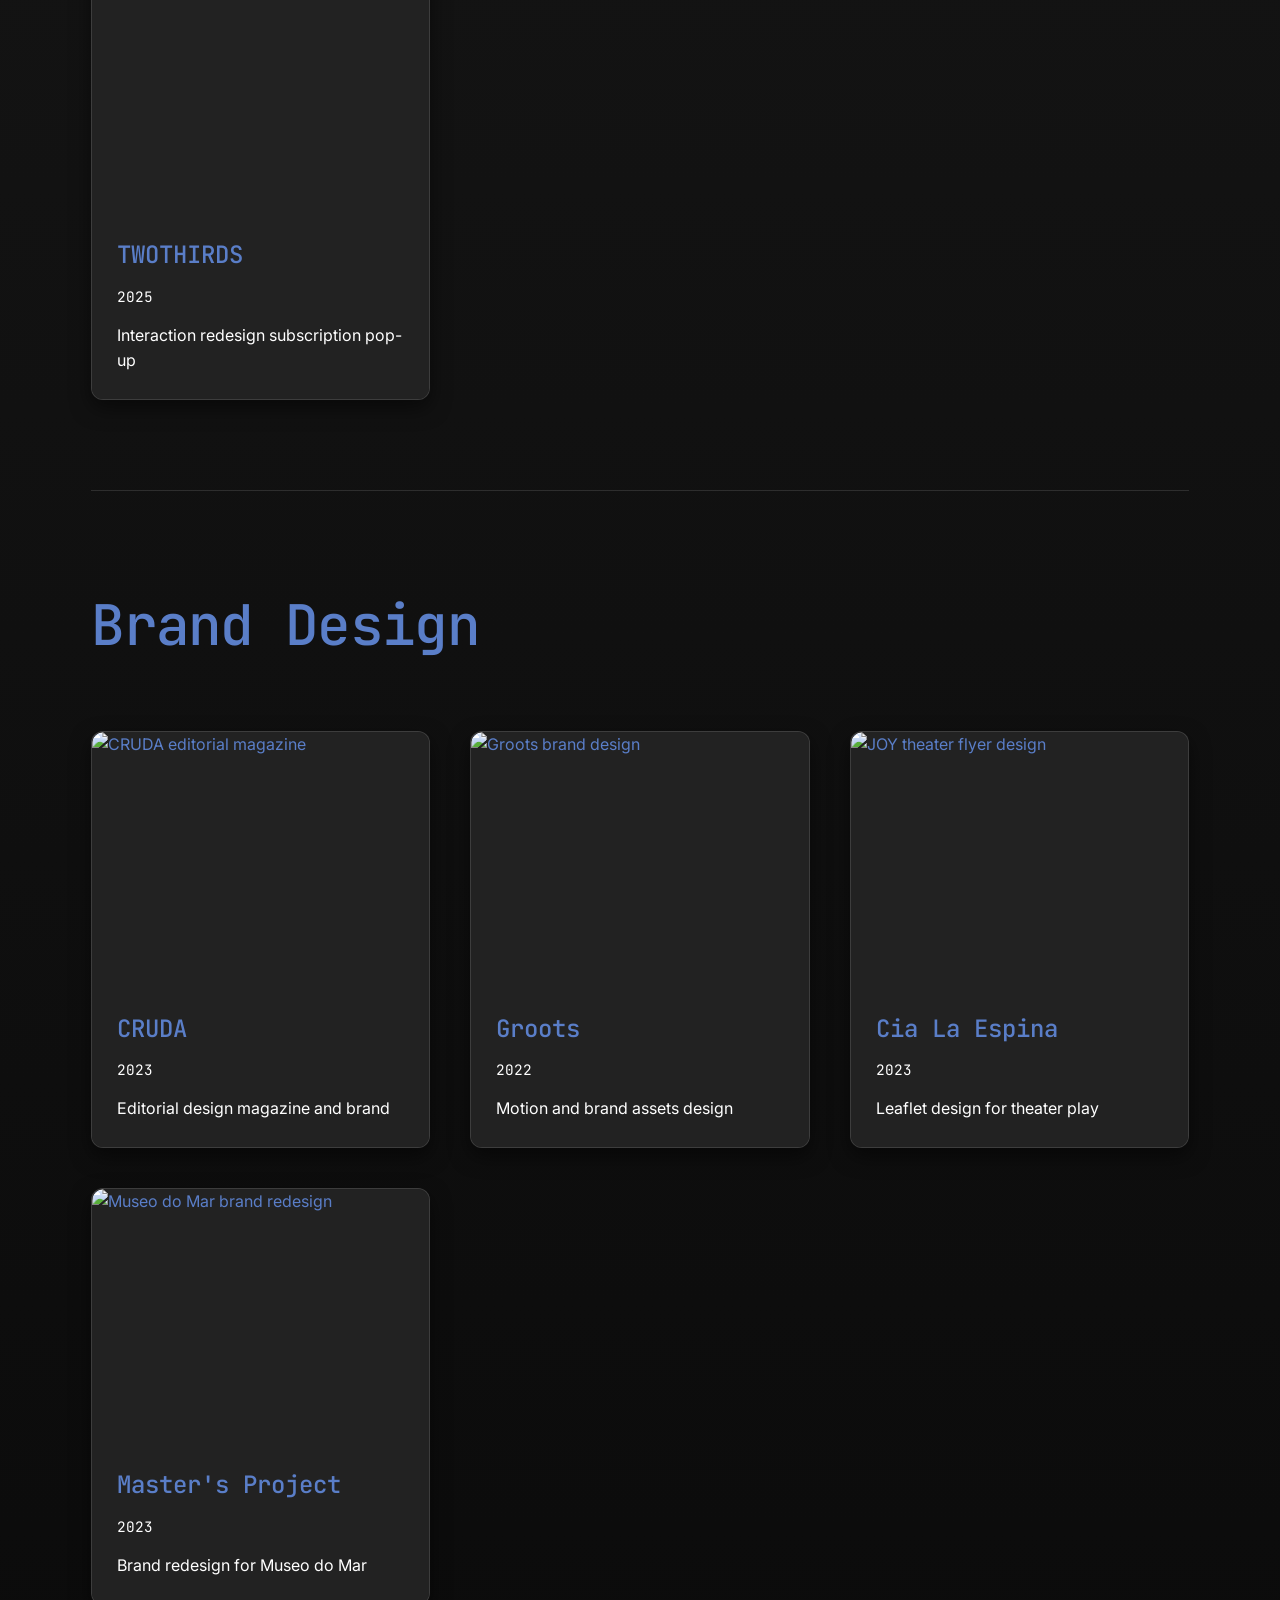
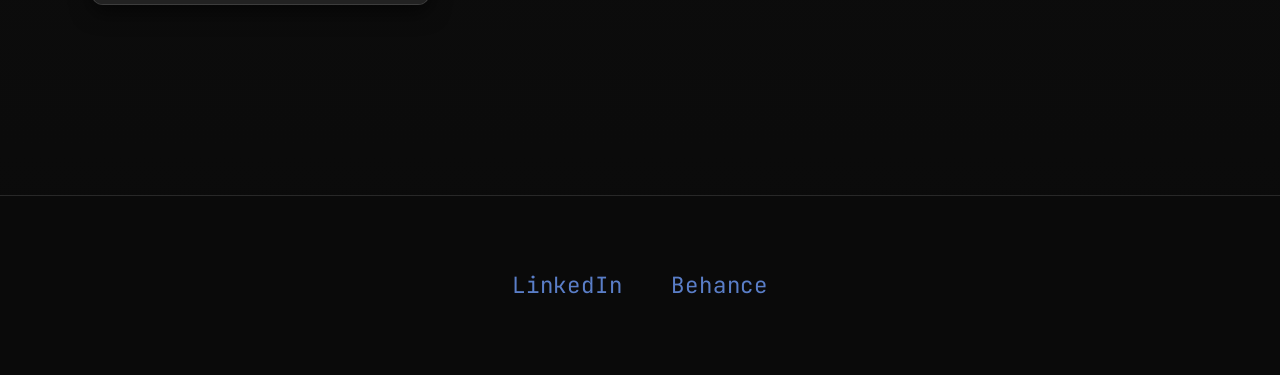
==== commit cce9ebcf: "home light mode" ====
--- a/index.html
+++ b/index.html
@@ -10,6 +10,16 @@
   <!-- Import Google Fonts as defined in your provided CSS -->
   <link rel="stylesheet" href="https://fonts.googleapis.com/css2?family=Inter:wght@300;400;500&family=JetBrains+Mono:wght@400;500;700&display=swap">
   <link rel="stylesheet" href="css/styles.css"> <!-- Link to your external stylesheet -->
+
+  <!-- Script inline para prevenir el parpadeo de interfaz durante la carga del tema -->
+  <script>
+    (function() {
+      const savedTheme = localStorage.getItem('theme');
+      if (savedTheme === 'light') {
+        document.documentElement.classList.add('light-theme');
+      }
+    })();
+  </script>
 </head>
 <body>
 
@@ -25,6 +35,27 @@
           <li><a href="#ux-ui-design">UX/UI Design</a></li>
           <li><a href="#brand-design">Brand Design</a></li>
           <li><a href="#contact">Contact</a></li>
+          <!-- Botón Switch para alternar modos -->
+          <li>
+            <button id="theme-toggle" class="theme-toggle" aria-label="Toggle dark/light theme" type="button">
+              <!-- Icono de Sol: visible en modo oscuro para cambiar a claro -->
+              <svg class="sun-icon" viewBox="0 0 24 24" fill="none" stroke="currentColor" stroke-width="2" stroke-linecap="round" stroke-linejoin="round" aria-hidden="true" width="20" height="20">
+                <circle cx="12" cy="12" r="5"></circle>
+                <line x1="12" y1="1" x2="12" y2="3"></line>
+                <line x1="12" y1="21" x2="12" y2="23"></line>
+                <line x1="4.22" y1="4.22" x2="5.64" y2="5.64"></line>
+                <line x1="18.36" y1="18.36" x2="19.78" y2="19.78"></line>
+                <line x1="1" y1="12" x2="3" y2="12"></line>
+                <line x1="21" y1="12" x2="23" y2="12"></line>
+                <line x1="4.22" y1="19.78" x2="5.64" y2="18.36"></line>
+                <line x1="18.36" y1="5.64" x2="19.78" y2="4.22"></line>
+              </svg>
+              <!-- Icono de Luna: visible en modo claro para cambiar a oscuro -->
+              <svg class="moon-icon" viewBox="0 0 24 24" fill="none" stroke="currentColor" stroke-width="2" stroke-linecap="round" stroke-linejoin="round" aria-hidden="true" width="20" height="20">
+                <path d="M21 12.79A9 9 0 1 1 11.21 3 7 7 0 0 0 21 12.79z"></path>
+              </svg>
+            </button>
+          </li>
         </ul>
       </nav>
     </div>
@@ -179,9 +210,10 @@
     </div>
   </footer>
 
-  <!-- Intersection Observer Script for Scroll Animations -->
+  <!-- Intersection Observer Script for Scroll Animations and Theme Toggle -->
   <script>
     document.addEventListener('DOMContentLoaded', () => {
+      // 1. Scroll animations (Reveal)
       const reveals = document.querySelectorAll('.reveal');
       
       const observer = new IntersectionObserver((entries) => {
@@ -198,6 +230,17 @@
       });
 
       reveals.forEach(element => observer.observe(element));
+
+      // 2. Theme Toggle Logic
+      const themeToggleBtn = document.getElementById('theme-toggle');
+      if (themeToggleBtn) {
+        themeToggleBtn.addEventListener('click', () => {
+          // Conmuta la clase en el elemento raíz <html>
+          const isLight = document.documentElement.classList.toggle('light-theme');
+          // Guarda la selección en localStorage para persistencia
+          localStorage.setItem('theme', isLight ? 'light' : 'dark');
+        });
+      }
     });
   </script>
 </body>
--- a/css/styles.css
+++ b/css/styles.css
@@ -9,8 +9,8 @@
   --bg-gradient-start: #1a1a1a;
   --bg-gradient-end: #0a0a0a;
   --bg-card: #222222; /* Darker card background */
-  --text: #e0e0e0; /* Light text for contrast */
-  --text-muted: #a0a0a0; /* Muted light text */
+  --text: #5A7EC8; /* Light text for contrast */
+  --text-muted: #FFFFFF; /* Muted light text */
   --border: rgba(255, 255, 255, 0.12); /* Light border on dark */
   --heading: 'JetBrains Mono', 'Courier New', monospace;
   --body: 'Inter', system-ui, sans-serif;
@@ -18,6 +18,17 @@
   --radius: 12px;
   --nav-height: 56px;
   --page-padding: clamp(1.25rem, 4vw, 3.5rem);
+}
+
+/* Variables para el Modo Claro (coexistiendo con el por defecto oscuro) */
+.light-theme {
+  --bg: #fcfcfd;
+  --bg-gradient-start: #ffffff;
+  --bg-gradient-end: #f4f5f7;
+  --bg-card: #ffffff;
+  --text: #5A7EC8; /* Se preserva el color hexadecimal exacto de tu marca */
+  --text-muted: #2c2c2e; /* Contraste oscuro óptimo para la legibilidad en fondos claros */
+  --border: rgba(0, 0, 0, 0.1); /* Bordes adaptados para fondo claro */
 }
 
 *, *::before, *::after {
@@ -125,6 +136,7 @@
   padding: 0;
   display: flex;
   gap: 30px;
+  align-items: center; /* Alinea verticalmente los links con el switch */
 }
 
 .main-nav a {
@@ -154,6 +166,47 @@
 .main-nav a:hover::after {
   width: 100%;
   background-color: var(--text-muted);
+}
+
+/* Estilos para el botón Switch del Tema */
+.theme-toggle {
+  background: none;
+  border: none;
+  color: var(--text);
+  cursor: pointer;
+  display: flex;
+  align-items: center;
+  justify-content: center;
+  padding: 6px;
+  border-radius: 50%;
+  transition: background-color 0.3s ease, color 0.3s ease;
+}
+
+.theme-toggle:hover {
+  color: var(--text-muted);
+  background-color: rgba(255, 255, 255, 0.08);
+}
+
+/* Adaptación del hover del switch en el modo claro */
+.light-theme .theme-toggle:hover {
+  background-color: rgba(0, 0, 0, 0.06);
+}
+
+/* Visibilidad de los iconos dependiendo del tema activo */
+/* Por defecto (Modo Oscuro): se muestra el Sol para cambiar a Claro, se oculta la Luna */
+.theme-toggle .sun-icon {
+  display: block;
+}
+.theme-toggle .moon-icon {
+  display: none;
+}
+
+/* En Modo Claro: se oculta el Sol, se muestra la Luna para cambiar a Oscuro */
+.light-theme .theme-toggle .sun-icon {
+  display: none;
+}
+.light-theme .theme-toggle .moon-icon {
+  display: block;
 }
 
 /* Hero */
@@ -224,6 +277,11 @@
   color: var(--text);
 }
 
+/* Adaptación del hover del scroll-hint en modo claro */
+.light-theme .scroll-hint:hover {
+  background-color: rgba(0, 0, 0, 0.04);
+}
+
 .scroll-hint svg {
   width: 20px;
   height: 20px;
@@ -276,6 +334,11 @@
   background-color: var(--bg-card);
 }
 
+/* Sutil ajuste de sombra para tarjetas en modo claro */
+.light-theme .project-card {
+  box-shadow: 0 8px 20px rgba(0, 0, 0, 0.04);
+}
+
 .project-card__link {
   display: block;
   text-decoration: none;
